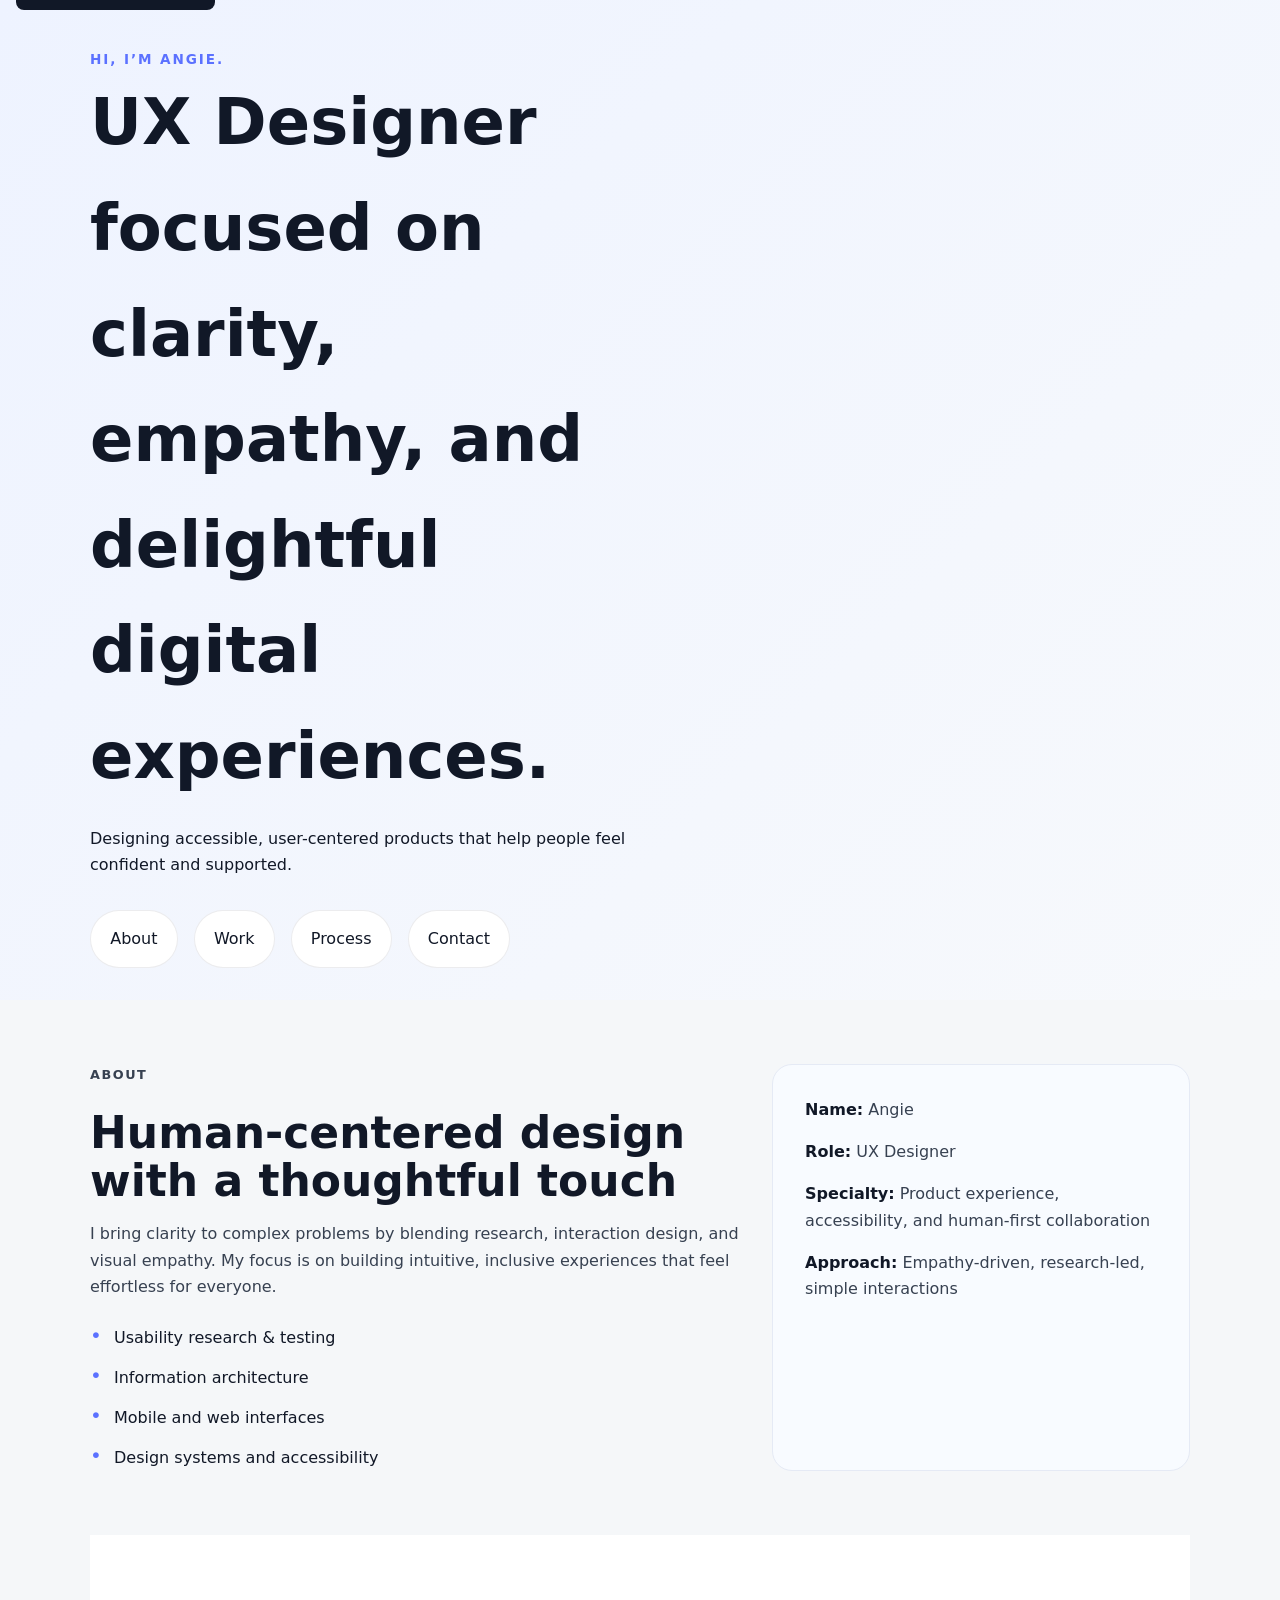
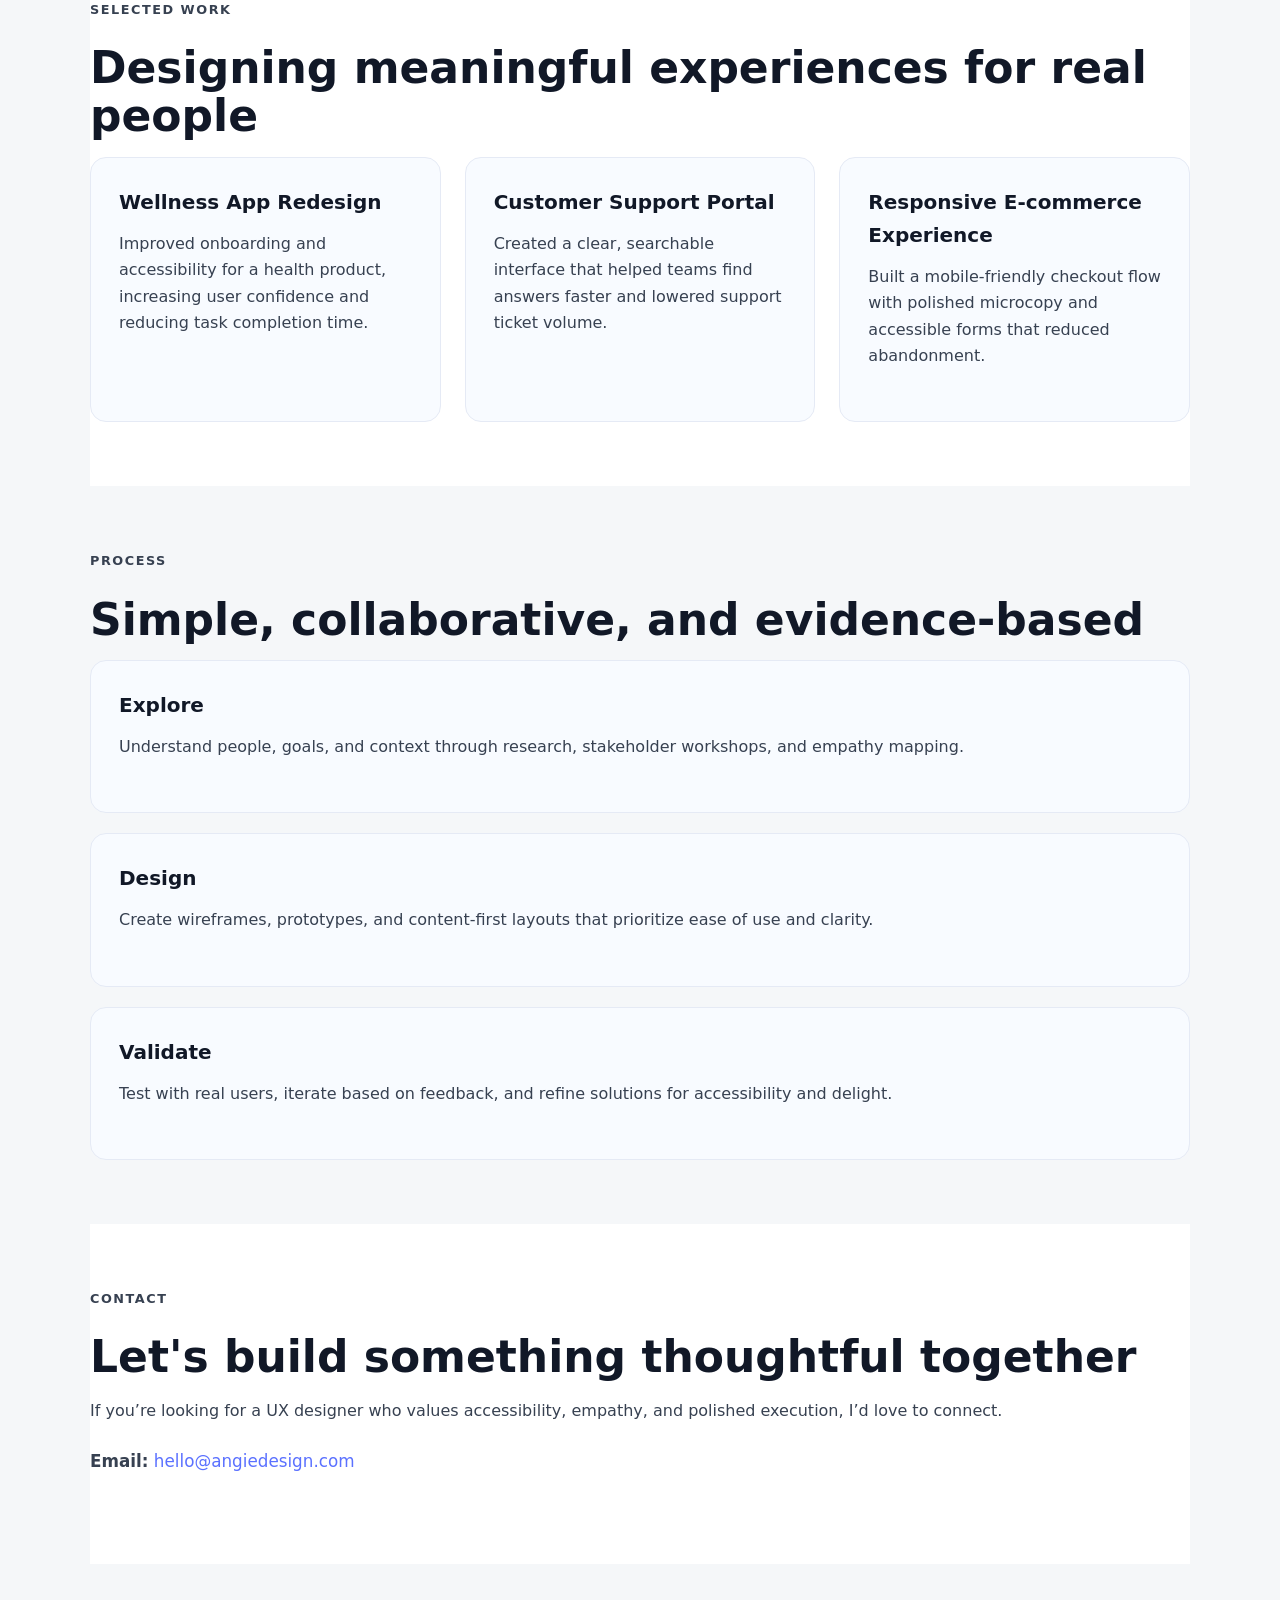
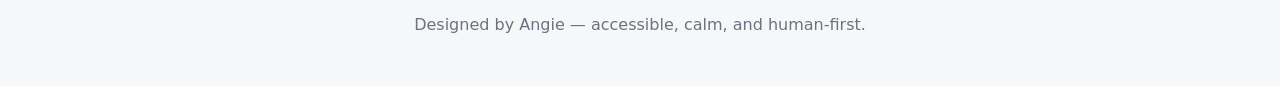
==== index.html @ 891c9ee9 "first commit" ====
<!DOCTYPE html>
<html lang="en">
<head>
  <meta charset="UTF-8" />
  <meta name="viewport" content="width=device-width, initial-scale=1.0" />
  <title>Angie | UX Designer</title>
  <meta name="description" content="Angie is a UX designer creating thoughtful, accessible user experiences for digital products." />
  <link rel="stylesheet" href="css/style.css" />
</head>
<body>
  <a class="skip-link" href="#main">Skip to main content</a>

  <header class="site-header">
    <div class="content-wrap header-inner">
      <div>
        <p class="eyebrow">Hi, I’m Angie.</p>
        <h1>UX Designer focused on clarity, empathy, and delightful digital experiences.</h1>
        <p>Designing accessible, user-centered products that help people feel confident and supported.</p>
      </div>
      <nav aria-label="Primary navigation" class="primary-nav">
        <a href="#about">About</a>
        <a href="#work">Work</a>
        <a href="#process">Process</a>
        <a href="#contact">Contact</a>
      </nav>
    </div>
  </header>

  <main id="main">
    <section id="about" class="section content-wrap">
      <div class="section-grid">
        <div>
          <p class="section-label">About</p>
          <h2>Human-centered design with a thoughtful touch</h2>
          <p>I bring clarity to complex problems by blending research, interaction design, and visual empathy. My focus is on building intuitive, inclusive experiences that feel effortless for everyone.</p>
          <ul>
            <li>Usability research & testing</li>
            <li>Information architecture</li>
            <li>Mobile and web interfaces</li>
            <li>Design systems and accessibility</li>
          </ul>
        </div>
        <div class="profile-card" aria-label="Angie profile summary">
          <p><strong>Name:</strong> Angie</p>
          <p><strong>Role:</strong> UX Designer</p>
          <p><strong>Specialty:</strong> Product experience, accessibility, and human-first collaboration</p>
          <p><strong>Approach:</strong> Empathy-driven, research-led, simple interactions</p>
        </div>
      </div>
    </section>

    <section id="work" class="section section-alt content-wrap">
      <p class="section-label">Selected work</p>
      <h2>Designing meaningful experiences for real people</h2>
      <div class="card-grid">
        <article class="work-card">
          <h3>Wellness App Redesign</h3>
          <p>Improved onboarding and accessibility for a health product, increasing user confidence and reducing task completion time.</p>
        </article>
        <article class="work-card">
          <h3>Customer Support Portal</h3>
          <p>Created a clear, searchable interface that helped teams find answers faster and lowered support ticket volume.</p>
        </article>
        <article class="work-card">
          <h3>Responsive E-commerce Experience</h3>
          <p>Built a mobile-friendly checkout flow with polished microcopy and accessible forms that reduced abandonment.</p>
        </article>
      </div>
    </section>

    <section id="process" class="section content-wrap">
      <p class="section-label">Process</p>
      <h2>Simple, collaborative, and evidence-based</h2>
      <div class="process-list">
        <article>
          <h3>Explore</h3>
          <p>Understand people, goals, and context through research, stakeholder workshops, and empathy mapping.</p>
        </article>
        <article>
          <h3>Design</h3>
          <p>Create wireframes, prototypes, and content-first layouts that prioritize ease of use and clarity.</p>
        </article>
        <article>
          <h3>Validate</h3>
          <p>Test with real users, iterate based on feedback, and refine solutions for accessibility and delight.</p>
        </article>
      </div>
    </section>

    <section id="contact" class="section section-alt content-wrap">
      <p class="section-label">Contact</p>
      <h2>Let's build something thoughtful together</h2>
      <p>If you’re looking for a UX designer who values accessibility, empathy, and polished execution, I’d love to connect.</p>
      <p class="contact-info"><strong>Email:</strong> <a href="mailto:hello@angiedesign.com">hello@angiedesign.com</a></p>
    </section>
  </main>

  <footer class="site-footer">
    <div class="content-wrap footer-inner">
      <p>Designed by Angie — accessible, calm, and human-first.</p>
    </div>
  </footer>
</body>
</html>
---- css/style.css ----
:root {
  color-scheme: light;
  font-family: Inter, system-ui, -apple-system, BlinkMacSystemFont, "Segoe UI", sans-serif;
  font-size: 16px;
  line-height: 1.65;
  background-color: #f5f7f9;
  color: #111827;
  accent-color: #5b71ff;
}

* {
  box-sizing: border-box;
}

html {
  scroll-behavior: smooth;
}

body {
  margin: 0;
  min-height: 100vh;
}

img,
svg {
  max-width: 100%;
}

.skip-link {
  position: absolute;
  top: -2.5rem;
  left: 1rem;
  background: #111827;
  color: #ffffff;
  padding: 0.75rem 1rem;
  border-radius: 0.5rem;
  text-decoration: none;
  transition: top 0.2s ease;
  z-index: 1000;
}

.skip-link:focus {
  top: 1rem;
}

.content-wrap {
  width: min(1100px, calc(100% - 2rem));
  margin: 0 auto;
}

.site-header {
  background: linear-gradient(135deg, #eef3ff 0%, #f7f9fc 100%);
  padding: 3rem 0 2rem;
}

.header-inner {
  display: grid;
  gap: 2rem;
  align-items: center;
}

.eyebrow {
  margin: 0 0 1rem;
  color: #5b71ff;
  font-weight: 700;
  text-transform: uppercase;
  letter-spacing: 0.14em;
  font-size: 0.85rem;
}

.site-header h1 {
  margin: 0 0 1rem;
  font-size: clamp(2.5rem, 5vw, 4rem);
  max-width: 12ch;
}

.site-header p {
  margin: 0;
  max-width: 55ch;
}

.primary-nav {
  display: flex;
  flex-wrap: wrap;
  gap: 1rem;
}

.primary-nav a {
  display: inline-flex;
  align-items: center;
  padding: 0.9rem 1.2rem;
  border-radius: 999px;
  background: #ffffff;
  color: #111827;
  text-decoration: none;
  border: 1px solid rgba(17, 24, 39, 0.08);
  transition: transform 0.2s ease, box-shadow 0.2s ease;
}

.primary-nav a:hover,
.primary-nav a:focus-visible {
  transform: translateY(-1px);
  box-shadow: 0 10px 25px rgba(91, 113, 255, 0.16);
  outline: none;
}

.section {
  padding: 4rem 0;
}

.section-alt {
  background: #ffffff;
}

.section-label {
  margin: 0 0 1rem;
  color: #5b71ff;
  font-weight: 700;
  letter-spacing: 0.12em;
  text-transform: uppercase;
  font-size: 0.8rem;
}

.section h2 {
  margin: 0 0 1rem;
  font-size: clamp(2rem, 4vw, 2.75rem);
  line-height: 1.1;
}

.section p {
  margin: 0 0 1.5rem;
  color: #374151;
}

.section-grid {
  display: grid;
  gap: 2rem;
  grid-template-columns: minmax(0, 1.4fr) minmax(280px, 0.9fr);
}

.profile-card {
  padding: 2rem;
  background: #f8fbff;
  border: 1px solid #e5eaf5;
  border-radius: 1.25rem;
}

.profile-card p {
  margin: 0 0 1rem;
}

.profile-card strong {
  color: #111827;
}

ul {
  list-style: none;
  padding: 0;
  margin: 0;
  display: grid;
  gap: 0.85rem;
}

ul li {
  padding-left: 1.5rem;
  position: relative;
}

ul li::before {
  content: "•";
  position: absolute;
  left: 0;
  color: #5b71ff;
  font-size: 1.25rem;
  line-height: 1;
}

.card-grid {
  display: grid;
  gap: 1.5rem;
  grid-template-columns: repeat(auto-fit, minmax(220px, 1fr));
}

.work-card,
.process-list article {
  padding: 1.75rem;
  background: #f8fbff;
  border: 1px solid #e5eaf5;
  border-radius: 1rem;
}

.work-card h3,
.process-list h3 {
  margin: 0 0 0.75rem;
  font-size: 1.25rem;
}

.process-list {
  display: grid;
  gap: 1.25rem;
}

.contact-info {
  margin: 0.5rem 0 0;
  font-size: 1.05rem;
}

.contact-info a {
  color: #5b71ff;
  text-decoration: none;
  border-bottom: 1px solid transparent;
}

.contact-info a:hover,
.contact-info a:focus-visible {
  border-color: #5b71ff;
}

.site-footer {
  padding: 2rem 0;
  text-align: center;
  color: #6b7280;
}

.footer-inner {
  width: min(1100px, calc(100% - 2rem));
  margin: 0 auto;
}

@media (max-width: 820px) {
  .header-inner,
  .section-grid {
    grid-template-columns: 1fr;
  }

  .primary-nav {
    justify-content: start;
  }
}

@media (max-width: 580px) {
  .site-header {
    padding-top: 2rem;
  }

  .site-header h1 {
    font-size: 2.25rem;
  }

  .primary-nav a {
    width: 100%;
    justify-content: center;
  }
}
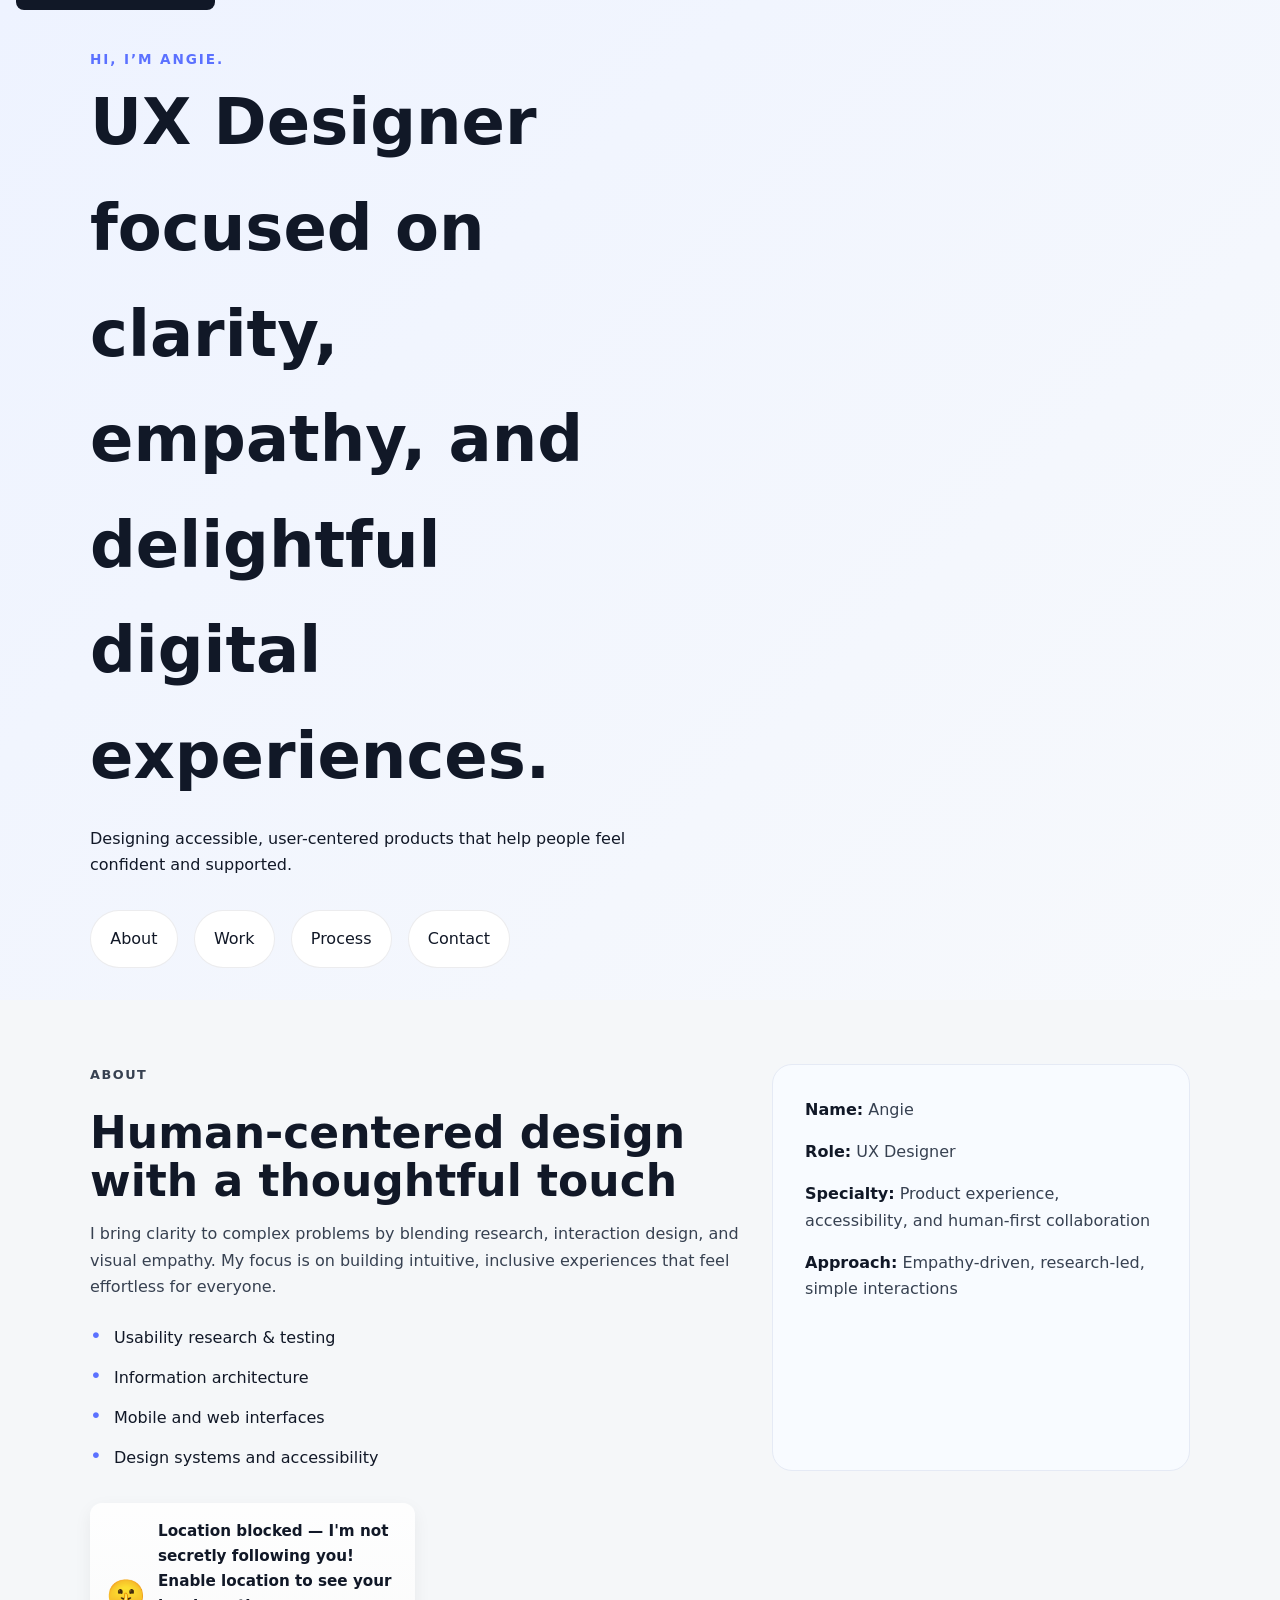
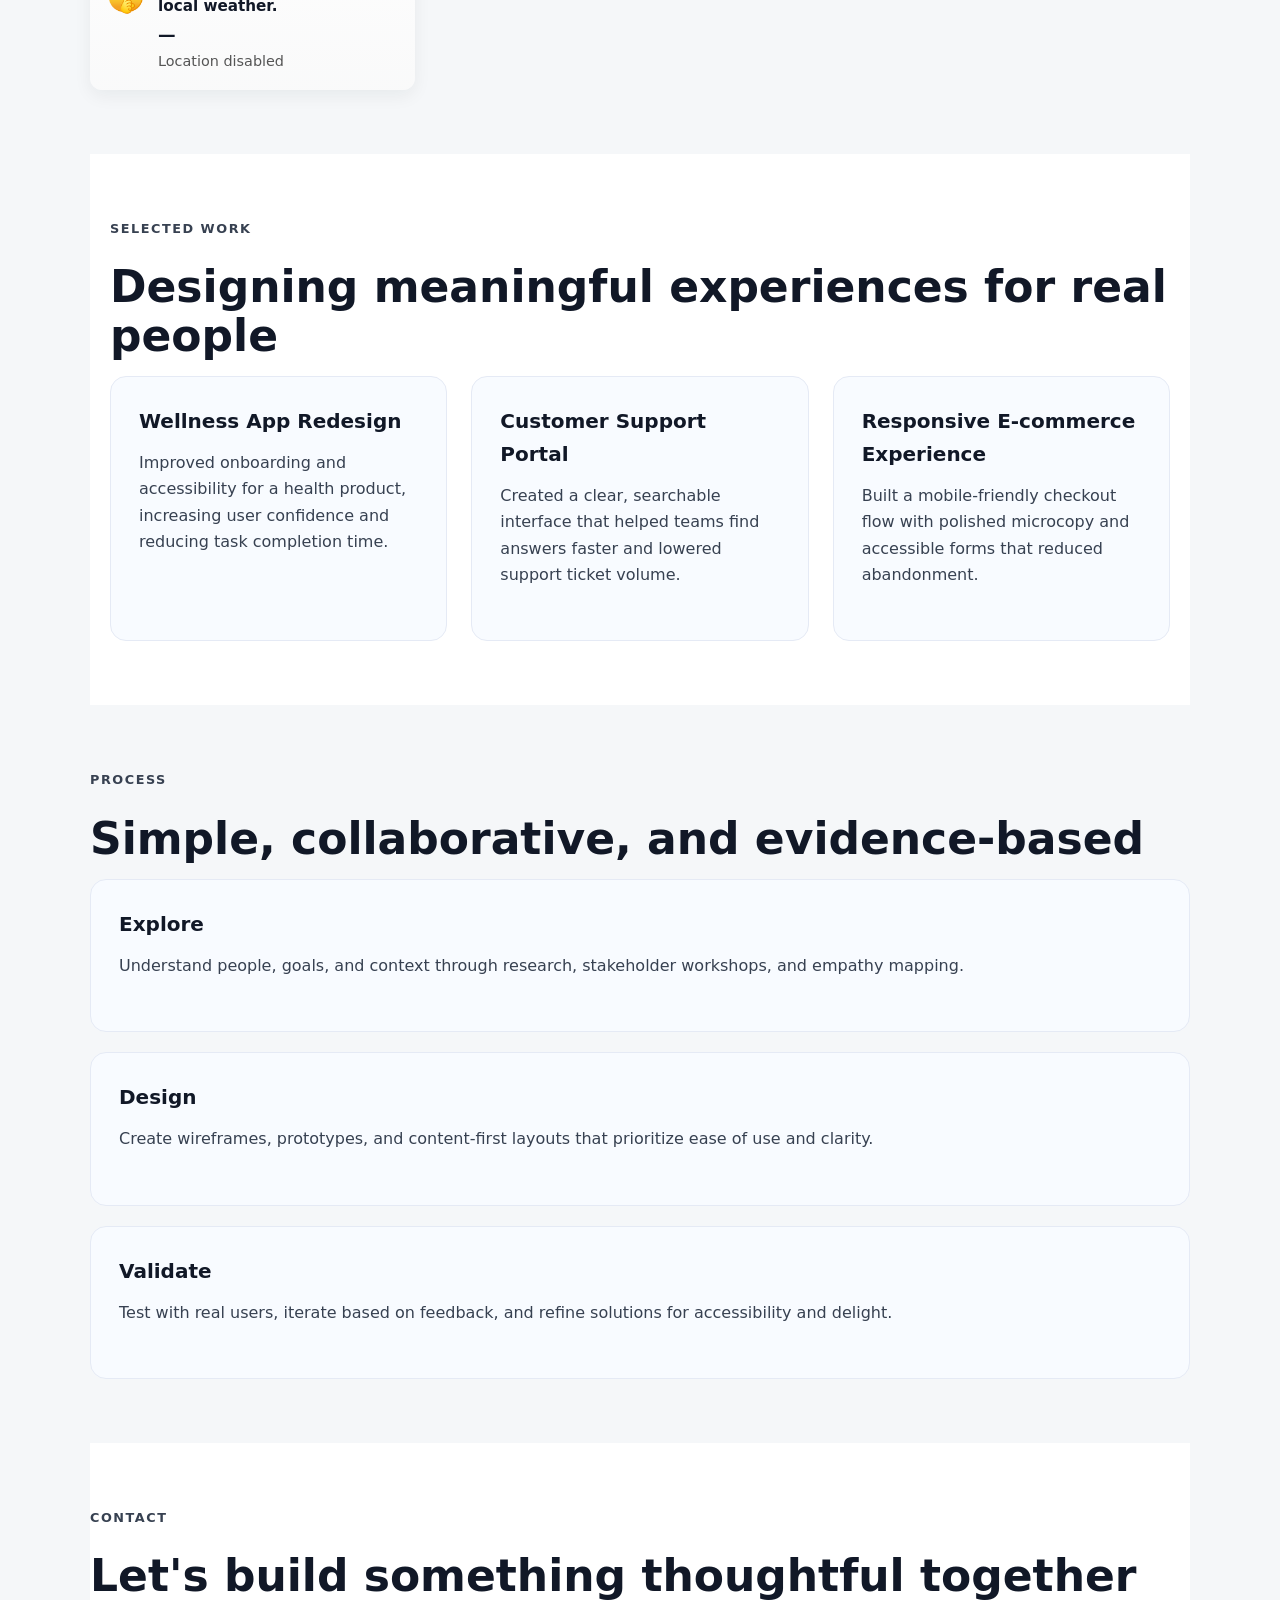
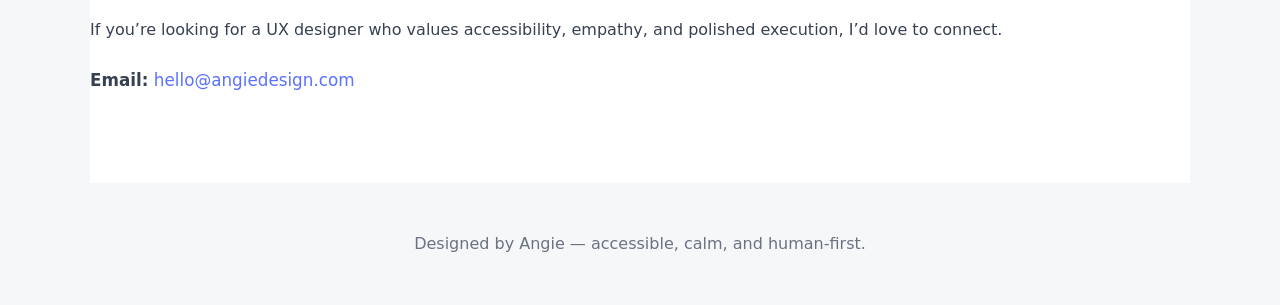
==== commit 0a899ba0: "Refactoring code and creating separate CSS file and js file for bette organization" ====
--- a/index.html
+++ b/index.html
@@ -6,6 +6,52 @@
   <title>Angie | UX Designer</title>
   <meta name="description" content="Angie is a UX designer creating thoughtful, accessible user experiences for digital products." />
   <link rel="stylesheet" href="css/style.css" />
+  <style>
+    /* Weather widget styles: designed to blend with existing card styles */
+    .weather-card {
+      background: linear-gradient(180deg, rgba(255,255,255,0.9), rgba(250,250,250,0.9));
+      border-radius: 12px;
+      padding: 1rem;
+      box-shadow: 0 6px 18px rgba(22,28,37,0.06);
+      width: 50%;
+      max-width: none;
+      box-sizing: border-box;
+      font-family: inherit;
+      color: inherit;
+      display: flex;
+      align-items: center;
+      gap: 0.75rem;
+    }
+    .weather-emoji {
+      font-size: 2rem;
+      line-height: 1;
+    }
+    .weather-info {
+      display: flex;
+      flex-direction: column;
+    }
+    .weather-location {
+      font-weight: 700;
+      font-size: 0.95rem;
+      margin-bottom: 2px;
+    }
+    .weather-temp {
+      font-weight: 600;
+      font-size: 1.1rem;
+    }
+    .weather-desc {
+      font-size: 0.9rem;
+      color: #555;
+    }
+    @media (max-width: 640px) {
+      .weather-card { width: 100%; max-width: none; }
+    }
+    /* Add horizontal padding specifically for the Selected work section */
+    #work {
+      padding-left: 1.25rem;
+      padding-right: 1.25rem;
+    }
+  </style>
 </head>
 <body>
   <a class="skip-link" href="#main">Skip to main content</a>
@@ -46,6 +92,14 @@
           <p><strong>Specialty:</strong> Product experience, accessibility, and human-first collaboration</p>
           <p><strong>Approach:</strong> Empathy-driven, research-led, simple interactions</p>
         </div>
+        <div id="weather" class="weather-card" role="status" aria-live="polite">
+          <div class="weather-emoji" aria-hidden="true">☀️</div>
+          <div class="weather-info">
+            <div class="weather-location">Detecting location</div>
+            <div class="weather-temp">Loading…</div>
+            <div class="weather-desc">—</div>
+          </div>
+        </div>
       </div>
     </section>
 
@@ -100,5 +154,100 @@
       <p>Designed by Angie — accessible, calm, and human-first.</p>
     </div>
   </footer>
+  <script>
+    (function(){
+      const el = document.getElementById('weather');
+      const tempEl = el.querySelector('.weather-temp');
+      const descEl = el.querySelector('.weather-desc');
+      const emojiEl = el.querySelector('.weather-emoji');
+
+      function setError(message){
+        tempEl.textContent = '—';
+        descEl.textContent = message;
+        emojiEl.textContent = '❗';
+      }
+
+      function codeToEmoji(code){
+        // Open-Meteo weathercode mapping simplified
+        if (code === 0) return '☀️';
+        if (code === 1 || code === 2) return '🌤️';
+        if (code === 3 || (code >= 45 && code <= 48)) return '☁️';
+        if ((code >= 51 && code <= 67) || (code >= 80 && code <= 82) || (code >= 95 && code <= 99)) return '🌧️';
+        if ((code >= 71 && code <= 77) || (code >= 85 && code <= 86)) return '❄️';
+        return '🌈';
+      }
+
+      function codeToDesc(code){
+        if (code === 0) return 'Clear';
+        if (code === 1 || code === 2) return 'Partly cloudy';
+        if (code === 3) return 'Overcast';
+        if (code >= 45 && code <= 48) return 'Fog';
+        if (code >= 51 && code <= 67) return 'Rain';
+        if (code >= 80 && code <= 82) return 'Showers';
+        if (code >= 71 && code <= 77) return 'Snow';
+        if (code >= 85 && code <= 86) return 'Snow showers';
+        if (code >= 95 && code <= 99) return 'Thunderstorm';
+        return 'Weather';
+      }
+
+      function fetchWeather(lat, lon){
+        const url = `https://api.open-meteo.com/v1/forecast?latitude=${lat}&longitude=${lon}&current_weather=true&temperature_unit=fahrenheit&timezone=auto`;
+        fetch(url).then(r=>{
+          if(!r.ok) throw new Error('Weather fetch failed');
+          return r.json();
+        }).then(data=>{
+          const w = data.current_weather;
+          if(!w){ setError('No current weather'); return; }
+          const t = Math.round(w.temperature);
+          const code = w.weathercode;
+          tempEl.textContent = `${t}°F`;
+          descEl.textContent = codeToDesc(code);
+          emojiEl.textContent = codeToEmoji(code);
+        }).catch(err=>{
+          setError('Unable to load weather');
+          console.error(err);
+        });
+      }
+
+      function fetchLocationName(lat, lon){
+        const url = `https://geocoding-api.open-meteo.com/v1/reverse?latitude=${lat}&longitude=${lon}&count=1`;
+        fetch(url).then(r=>{
+          if(!r.ok) throw new Error('Geocode fetch failed');
+          return r.json();
+        }).then(data=>{
+          const res = data.results && data.results[0];
+          if(!res){ throw new Error('No geocode results'); }
+          let name = res.name || '';
+          if(res.admin1 && res.admin1 !== name) name += name ? `, ${res.admin1}` : res.admin1;
+          if(res.country && !name.includes(res.country)) name += name ? `, ${res.country}` : res.country;
+          const locationText = name || `${lat.toFixed(2)}, ${lon.toFixed(2)}`;
+          const locEl = el.querySelector('.weather-location');
+          if(locEl) locEl.textContent = locationText;
+        }).catch(err=>{
+          console.warn(err);
+          const locEl = el.querySelector('.weather-location');
+          if(locEl) locEl.textContent = 'Unknown location';
+        });
+      }
+
+      if (!navigator.geolocation){
+        setError('Geolocation not supported');
+      } else {
+        navigator.geolocation.getCurrentPosition(pos=>{
+          const {latitude, longitude} = pos.coords;
+          fetchWeather(latitude, longitude);
+          fetchLocationName(latitude, longitude);
+        }, err=>{
+          console.warn(err);
+          const locEl = el.querySelector('.weather-location');
+          const funny = "Location blocked — I'm not secretly following you! Enable location to see your local weather.";
+          if(locEl) locEl.textContent = funny;
+          tempEl.textContent = '—';
+          descEl.textContent = 'Location disabled';
+          emojiEl.textContent = '🤫';
+        }, {timeout:10000});
+      }
+    })();
+  </script>
 </body>
 </html>
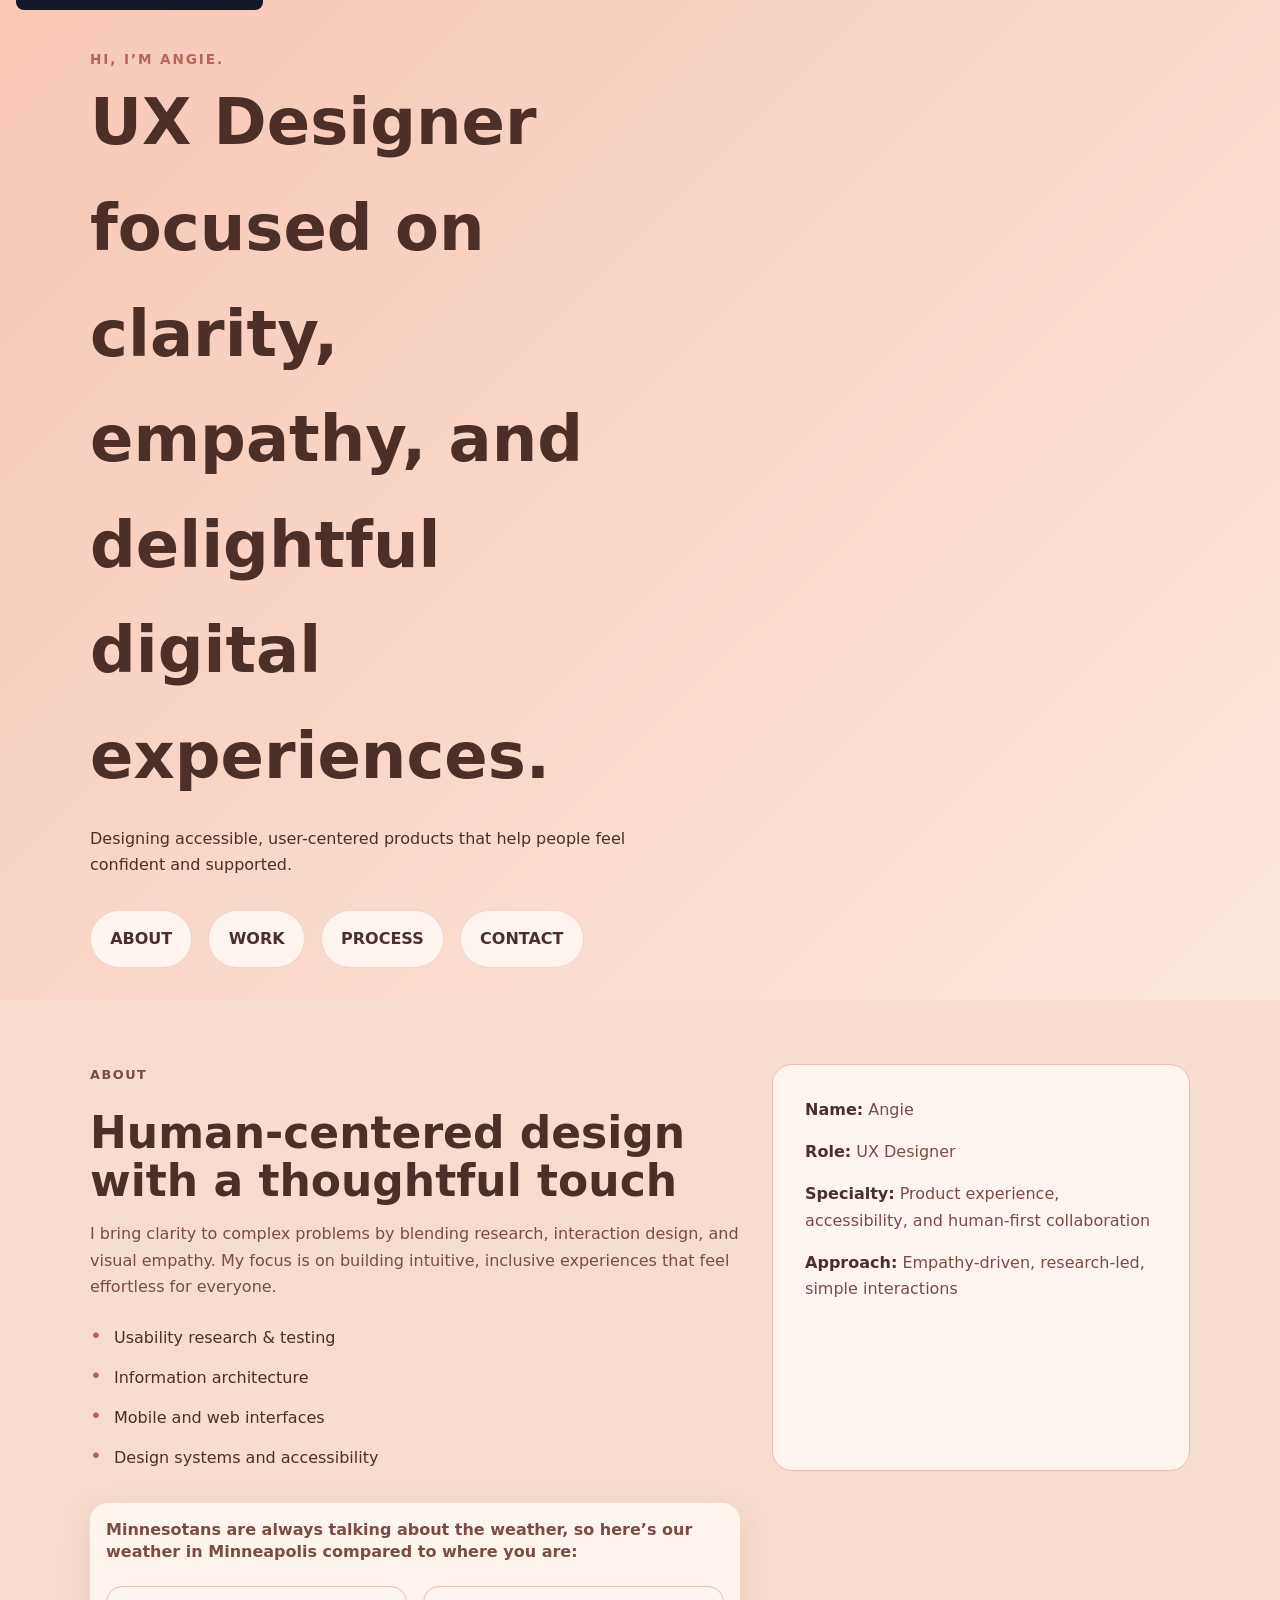
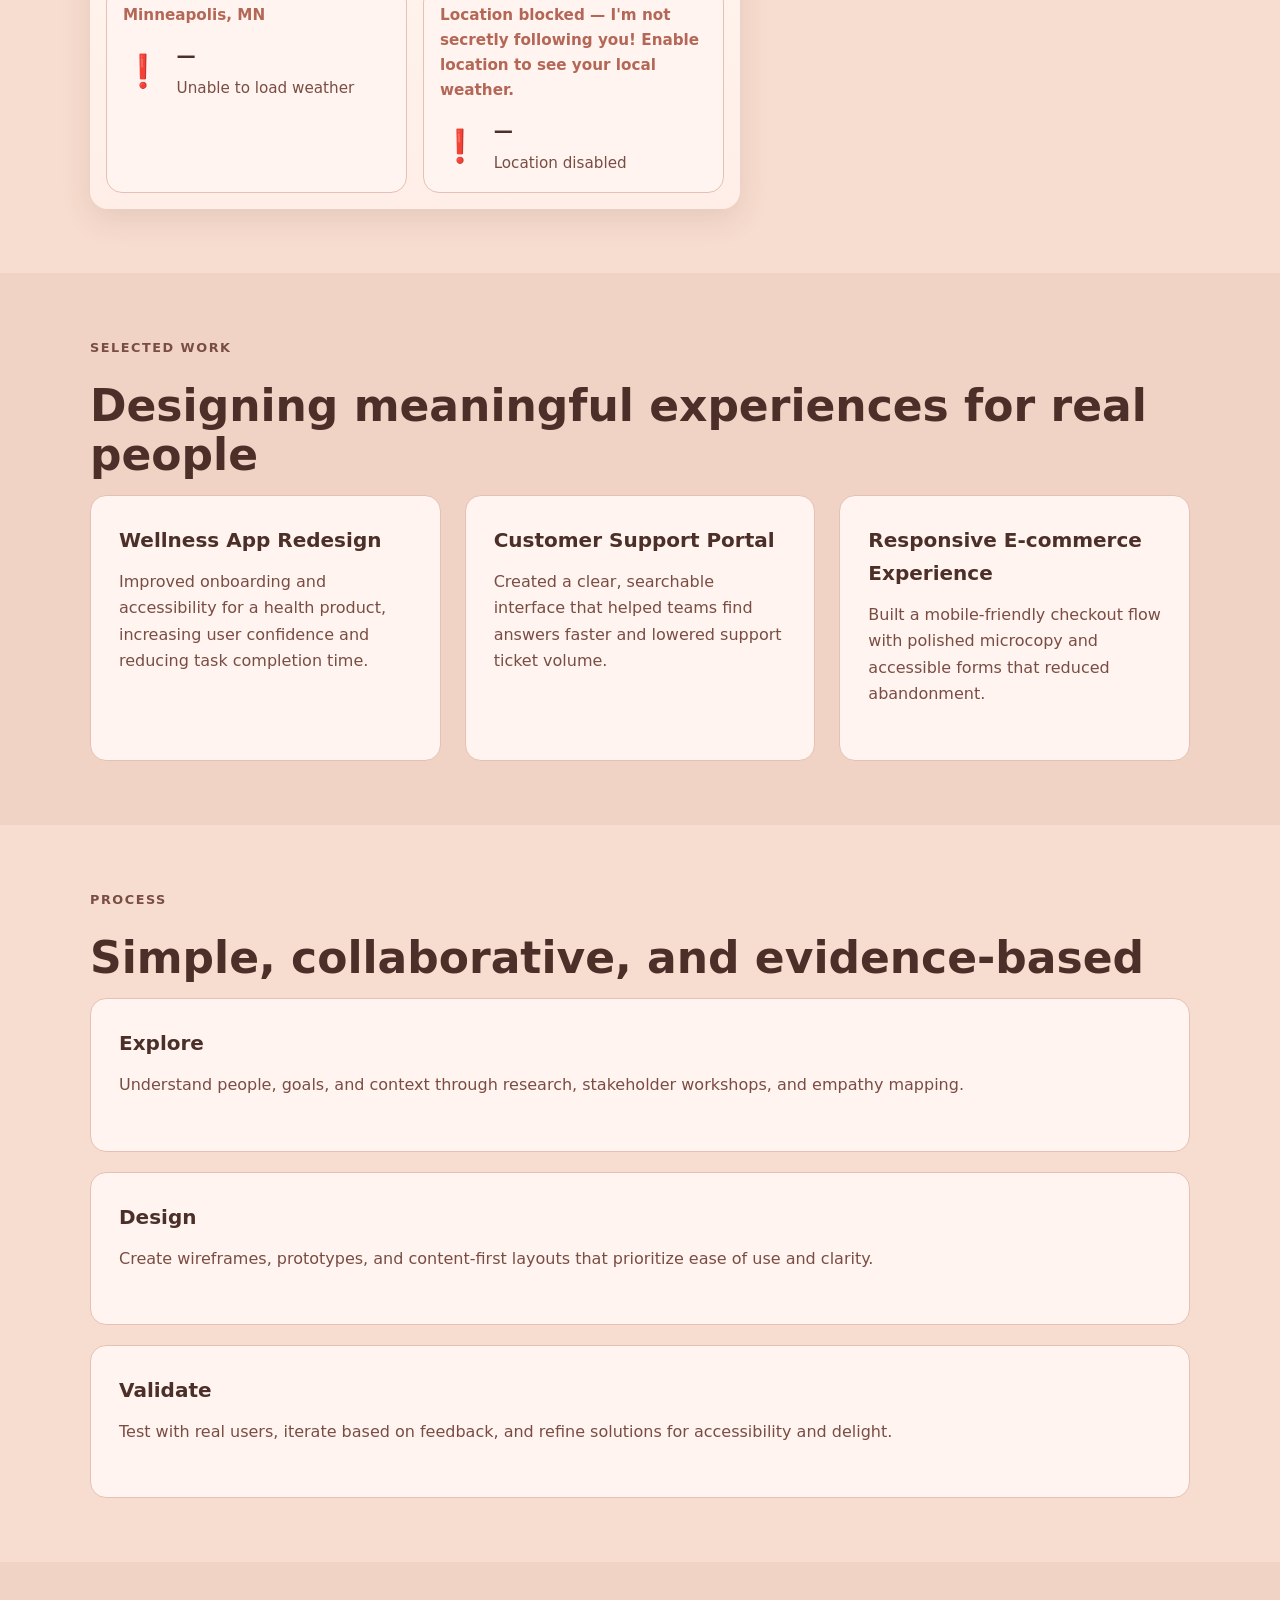
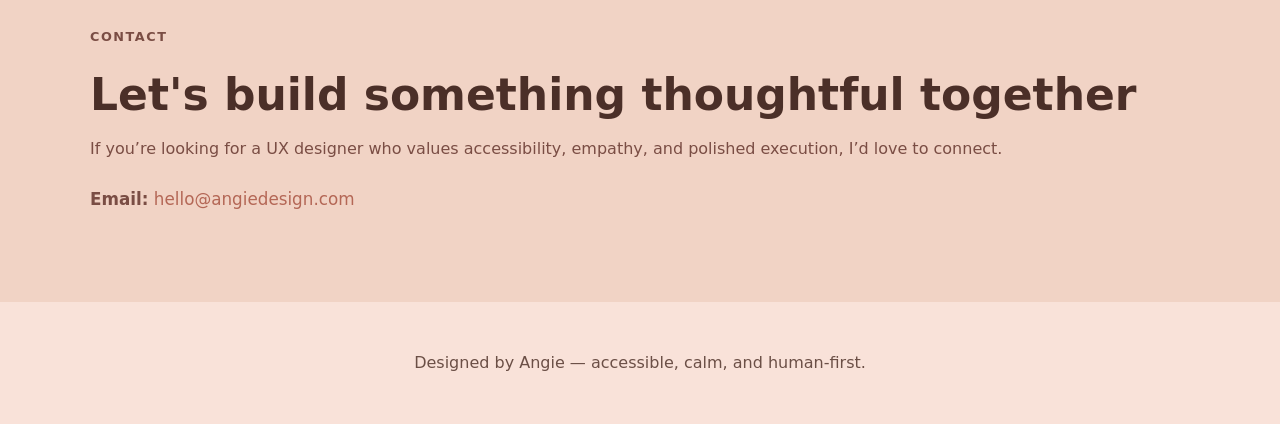
==== commit 72d55c29: "Updated the color palette of the page, adjusted some padding." ====
--- a/index.html
+++ b/index.html
@@ -6,52 +6,6 @@
   <title>Angie | UX Designer</title>
   <meta name="description" content="Angie is a UX designer creating thoughtful, accessible user experiences for digital products." />
   <link rel="stylesheet" href="css/style.css" />
-  <style>
-    /* Weather widget styles: designed to blend with existing card styles */
-    .weather-card {
-      background: linear-gradient(180deg, rgba(255,255,255,0.9), rgba(250,250,250,0.9));
-      border-radius: 12px;
-      padding: 1rem;
-      box-shadow: 0 6px 18px rgba(22,28,37,0.06);
-      width: 50%;
-      max-width: none;
-      box-sizing: border-box;
-      font-family: inherit;
-      color: inherit;
-      display: flex;
-      align-items: center;
-      gap: 0.75rem;
-    }
-    .weather-emoji {
-      font-size: 2rem;
-      line-height: 1;
-    }
-    .weather-info {
-      display: flex;
-      flex-direction: column;
-    }
-    .weather-location {
-      font-weight: 700;
-      font-size: 0.95rem;
-      margin-bottom: 2px;
-    }
-    .weather-temp {
-      font-weight: 600;
-      font-size: 1.1rem;
-    }
-    .weather-desc {
-      font-size: 0.9rem;
-      color: #555;
-    }
-    @media (max-width: 640px) {
-      .weather-card { width: 100%; max-width: none; }
-    }
-    /* Add horizontal padding specifically for the Selected work section */
-    #work {
-      padding-left: 1.25rem;
-      padding-right: 1.25rem;
-    }
-  </style>
 </head>
 <body>
   <a class="skip-link" href="#main">Skip to main content</a>
@@ -73,79 +27,106 @@
   </header>
 
   <main id="main">
-    <section id="about" class="section content-wrap">
-      <div class="section-grid">
-        <div>
-          <p class="section-label">About</p>
-          <h2>Human-centered design with a thoughtful touch</h2>
-          <p>I bring clarity to complex problems by blending research, interaction design, and visual empathy. My focus is on building intuitive, inclusive experiences that feel effortless for everyone.</p>
-          <ul>
-            <li>Usability research & testing</li>
-            <li>Information architecture</li>
-            <li>Mobile and web interfaces</li>
-            <li>Design systems and accessibility</li>
-          </ul>
-        </div>
-        <div class="profile-card" aria-label="Angie profile summary">
-          <p><strong>Name:</strong> Angie</p>
-          <p><strong>Role:</strong> UX Designer</p>
-          <p><strong>Specialty:</strong> Product experience, accessibility, and human-first collaboration</p>
-          <p><strong>Approach:</strong> Empathy-driven, research-led, simple interactions</p>
-        </div>
-        <div id="weather" class="weather-card" role="status" aria-live="polite">
-          <div class="weather-emoji" aria-hidden="true">☀️</div>
-          <div class="weather-info">
-            <div class="weather-location">Detecting location</div>
-            <div class="weather-temp">Loading…</div>
-            <div class="weather-desc">—</div>
+    <section id="about" class="section">
+      <div class="content-wrap">
+        <div class="section-grid">
+          <div>
+            <p class="section-label">About</p>
+            <h2>Human-centered design with a thoughtful touch</h2>
+            <p>I bring clarity to complex problems by blending research, interaction design, and visual empathy. My focus is on building intuitive, inclusive experiences that feel effortless for everyone.</p>
+            <ul>
+              <li>Usability research & testing</li>
+              <li>Information architecture</li>
+              <li>Mobile and web interfaces</li>
+              <li>Design systems and accessibility</li>
+            </ul>
+          </div>
+          <div class="profile-card" aria-label="Angie profile summary">
+            <p><strong>Name:</strong> Angie</p>
+            <p><strong>Role:</strong> UX Designer</p>
+            <p><strong>Specialty:</strong> Product experience, accessibility, and human-first collaboration</p>
+            <p><strong>Approach:</strong> Empathy-driven, research-led, simple interactions</p>
+          </div>
+          <div id="weather" class="weather-card" role="status" aria-live="polite">
+            <div class="weather-header">
+              <p class="weather-headline">Minnesotans are always talking about the weather, so here’s our weather in Minneapolis compared to where you are:</p>
+            </div>
+            <div class="weather-panels">
+              <article class="weather-panel weather-panel-minneapolis">
+                <div class="weather-panel-title">Minneapolis, MN</div>
+                <div class="weather-panel-main">
+                  <div class="weather-emoji" aria-hidden="true">☀️</div>
+                  <div class="weather-panel-values">
+                    <div class="weather-temp">Loading…</div>
+                    <div class="weather-desc">Fetching Minneapolis weather</div>
+                  </div>
+                </div>
+              </article>
+              <article class="weather-panel weather-panel-local">
+                <div class="weather-panel-title">Your location</div>
+                <div class="weather-panel-main">
+                  <div class="weather-emoji" aria-hidden="true">☀️</div>
+                  <div class="weather-panel-values">
+                    <div class="weather-temp">Loading…</div>
+                    <div class="weather-desc">Detecting your weather</div>
+                  </div>
+                </div>
+              </article>
+            </div>
           </div>
         </div>
       </div>
     </section>
 
-    <section id="work" class="section section-alt content-wrap">
-      <p class="section-label">Selected work</p>
-      <h2>Designing meaningful experiences for real people</h2>
-      <div class="card-grid">
-        <article class="work-card">
-          <h3>Wellness App Redesign</h3>
-          <p>Improved onboarding and accessibility for a health product, increasing user confidence and reducing task completion time.</p>
-        </article>
-        <article class="work-card">
-          <h3>Customer Support Portal</h3>
-          <p>Created a clear, searchable interface that helped teams find answers faster and lowered support ticket volume.</p>
-        </article>
-        <article class="work-card">
-          <h3>Responsive E-commerce Experience</h3>
-          <p>Built a mobile-friendly checkout flow with polished microcopy and accessible forms that reduced abandonment.</p>
-        </article>
+    <section id="work" class="section section-alt">
+      <div class="content-wrap">
+        <p class="section-label">Selected work</p>
+        <h2>Designing meaningful experiences for real people</h2>
+        <div class="card-grid">
+          <article class="work-card">
+            <h3>Wellness App Redesign</h3>
+            <p>Improved onboarding and accessibility for a health product, increasing user confidence and reducing task completion time.</p>
+          </article>
+          <article class="work-card">
+            <h3>Customer Support Portal</h3>
+            <p>Created a clear, searchable interface that helped teams find answers faster and lowered support ticket volume.</p>
+          </article>
+          <article class="work-card">
+            <h3>Responsive E-commerce Experience</h3>
+            <p>Built a mobile-friendly checkout flow with polished microcopy and accessible forms that reduced abandonment.</p>
+          </article>
+        </div>
       </div>
     </section>
 
-    <section id="process" class="section content-wrap">
-      <p class="section-label">Process</p>
-      <h2>Simple, collaborative, and evidence-based</h2>
-      <div class="process-list">
-        <article>
-          <h3>Explore</h3>
-          <p>Understand people, goals, and context through research, stakeholder workshops, and empathy mapping.</p>
-        </article>
-        <article>
-          <h3>Design</h3>
-          <p>Create wireframes, prototypes, and content-first layouts that prioritize ease of use and clarity.</p>
-        </article>
-        <article>
-          <h3>Validate</h3>
-          <p>Test with real users, iterate based on feedback, and refine solutions for accessibility and delight.</p>
-        </article>
+    <section id="process" class="section">
+      <div class="content-wrap">
+        <p class="section-label">Process</p>
+        <h2>Simple, collaborative, and evidence-based</h2>
+        <div class="process-list">
+          <article>
+            <h3>Explore</h3>
+            <p>Understand people, goals, and context through research, stakeholder workshops, and empathy mapping.</p>
+          </article>
+          <article>
+            <h3>Design</h3>
+            <p>Create wireframes, prototypes, and content-first layouts that prioritize ease of use and clarity.</p>
+          </article>
+          <article>
+            <h3>Validate</h3>
+            <p>Test with real users, iterate based on feedback, and refine solutions for accessibility and delight.</p>
+          </article>
+        </div>
       </div>
     </section>
 
-    <section id="contact" class="section section-alt content-wrap">
-      <p class="section-label">Contact</p>
-      <h2>Let's build something thoughtful together</h2>
-      <p>If you’re looking for a UX designer who values accessibility, empathy, and polished execution, I’d love to connect.</p>
-      <p class="contact-info"><strong>Email:</strong> <a href="mailto:hello@angiedesign.com">hello@angiedesign.com</a></p>
+    <section id="contact" class="section section-alt">
+      <div class="content-wrap">
+        <p class="section-label">Contact</p>
+        <h2>Let's build something thoughtful together</h2>
+        <p>If you’re looking for a UX designer who values accessibility, empathy, and polished execution, I’d love to connect.</p>
+        <p class="contact-info"><strong>Email:</strong> <a href="mailto:hello@angiedesign.com">hello@angiedesign.com</a></p>
+      </div>
     </section>
   </main>
 
@@ -154,100 +135,6 @@
       <p>Designed by Angie — accessible, calm, and human-first.</p>
     </div>
   </footer>
-  <script>
-    (function(){
-      const el = document.getElementById('weather');
-      const tempEl = el.querySelector('.weather-temp');
-      const descEl = el.querySelector('.weather-desc');
-      const emojiEl = el.querySelector('.weather-emoji');
-
-      function setError(message){
-        tempEl.textContent = '—';
-        descEl.textContent = message;
-        emojiEl.textContent = '❗';
-      }
-
-      function codeToEmoji(code){
-        // Open-Meteo weathercode mapping simplified
-        if (code === 0) return '☀️';
-        if (code === 1 || code === 2) return '🌤️';
-        if (code === 3 || (code >= 45 && code <= 48)) return '☁️';
-        if ((code >= 51 && code <= 67) || (code >= 80 && code <= 82) || (code >= 95 && code <= 99)) return '🌧️';
-        if ((code >= 71 && code <= 77) || (code >= 85 && code <= 86)) return '❄️';
-        return '🌈';
-      }
-
-      function codeToDesc(code){
-        if (code === 0) return 'Clear';
-        if (code === 1 || code === 2) return 'Partly cloudy';
-        if (code === 3) return 'Overcast';
-        if (code >= 45 && code <= 48) return 'Fog';
-        if (code >= 51 && code <= 67) return 'Rain';
-        if (code >= 80 && code <= 82) return 'Showers';
-        if (code >= 71 && code <= 77) return 'Snow';
-        if (code >= 85 && code <= 86) return 'Snow showers';
-        if (code >= 95 && code <= 99) return 'Thunderstorm';
-        return 'Weather';
-      }
-
-      function fetchWeather(lat, lon){
-        const url = `https://api.open-meteo.com/v1/forecast?latitude=${lat}&longitude=${lon}&current_weather=true&temperature_unit=fahrenheit&timezone=auto`;
-        fetch(url).then(r=>{
-          if(!r.ok) throw new Error('Weather fetch failed');
-          return r.json();
-        }).then(data=>{
-          const w = data.current_weather;
-          if(!w){ setError('No current weather'); return; }
-          const t = Math.round(w.temperature);
-          const code = w.weathercode;
-          tempEl.textContent = `${t}°F`;
-          descEl.textContent = codeToDesc(code);
-          emojiEl.textContent = codeToEmoji(code);
-        }).catch(err=>{
-          setError('Unable to load weather');
-          console.error(err);
-        });
-      }
-
-      function fetchLocationName(lat, lon){
-        const url = `https://geocoding-api.open-meteo.com/v1/reverse?latitude=${lat}&longitude=${lon}&count=1`;
-        fetch(url).then(r=>{
-          if(!r.ok) throw new Error('Geocode fetch failed');
-          return r.json();
-        }).then(data=>{
-          const res = data.results && data.results[0];
-          if(!res){ throw new Error('No geocode results'); }
-          let name = res.name || '';
-          if(res.admin1 && res.admin1 !== name) name += name ? `, ${res.admin1}` : res.admin1;
-          if(res.country && !name.includes(res.country)) name += name ? `, ${res.country}` : res.country;
-          const locationText = name || `${lat.toFixed(2)}, ${lon.toFixed(2)}`;
-          const locEl = el.querySelector('.weather-location');
-          if(locEl) locEl.textContent = locationText;
-        }).catch(err=>{
-          console.warn(err);
-          const locEl = el.querySelector('.weather-location');
-          if(locEl) locEl.textContent = 'Unknown location';
-        });
-      }
-
-      if (!navigator.geolocation){
-        setError('Geolocation not supported');
-      } else {
-        navigator.geolocation.getCurrentPosition(pos=>{
-          const {latitude, longitude} = pos.coords;
-          fetchWeather(latitude, longitude);
-          fetchLocationName(latitude, longitude);
-        }, err=>{
-          console.warn(err);
-          const locEl = el.querySelector('.weather-location');
-          const funny = "Location blocked — I'm not secretly following you! Enable location to see your local weather.";
-          if(locEl) locEl.textContent = funny;
-          tempEl.textContent = '—';
-          descEl.textContent = 'Location disabled';
-          emojiEl.textContent = '🤫';
-        }, {timeout:10000});
-      }
-    })();
-  </script>
+  <script src="app.js"></script>
 </body>
 </html>
--- a/css/style.css
+++ b/css/style.css
@@ -3,9 +3,18 @@
   font-family: Inter, system-ui, -apple-system, BlinkMacSystemFont, "Segoe UI", sans-serif;
   font-size: 16px;
   line-height: 1.65;
-  background-color: #f5f7f9;
-  color: #111827;
-  accent-color: #5b71ff;
+  background-color: #fcf0e8;
+  color: #4b2f28;
+  accent-color: #b46756;
+  --bg-soft: #fcf0e8;
+  --bg-cream: #f7ddcf;
+  --bg-blush: #f1d3c5;
+  --bg-card: #fff4ef;
+  --border-soft: #e6c0b4;
+  --text-muted: #7a4d44;
+  --accent: #b46756;
+  --accent-soft: #d19b8b;
+  --text-strong: #4b2f28;
 }
 
 * {
@@ -35,6 +44,8 @@
   padding: 0.75rem 1rem;
   border-radius: 0.5rem;
   text-decoration: none;
+  text-transform: uppercase;
+  font-weight: 700;
   transition: top 0.2s ease;
   z-index: 1000;
 }
@@ -49,7 +60,7 @@
 }
 
 .site-header {
-  background: linear-gradient(135deg, #eef3ff 0%, #f7f9fc 100%);
+  background: linear-gradient(135deg, #f7c7b7 0%, #fce8de 100%);
   padding: 3rem 0 2rem;
 }
 
@@ -61,7 +72,7 @@
 
 .eyebrow {
   margin: 0 0 1rem;
-  color: #5b71ff;
+  color: var(--accent);
   font-weight: 700;
   text-transform: uppercase;
   letter-spacing: 0.14em;
@@ -90,31 +101,34 @@
   align-items: center;
   padding: 0.9rem 1.2rem;
   border-radius: 999px;
-  background: #ffffff;
-  color: #111827;
+  background: #fff4ef;
+  color: var(--text-strong);
   text-decoration: none;
-  border: 1px solid rgba(17, 24, 39, 0.08);
+  text-transform: uppercase;
+  font-weight: 700;
+  border: 1px solid rgba(180, 108, 94, 0.22);
   transition: transform 0.2s ease, box-shadow 0.2s ease;
 }
 
 .primary-nav a:hover,
 .primary-nav a:focus-visible {
   transform: translateY(-1px);
-  box-shadow: 0 10px 25px rgba(91, 113, 255, 0.16);
+  box-shadow: 0 10px 25px rgba(180, 108, 94, 0.16);
   outline: none;
 }
 
 .section {
   padding: 4rem 0;
+  background: var(--bg-cream);
 }
 
 .section-alt {
-  background: #ffffff;
+  background: var(--bg-blush);
 }
 
 .section-label {
   margin: 0 0 1rem;
-  color: #5b71ff;
+  color: var(--accent);
   font-weight: 700;
   letter-spacing: 0.12em;
   text-transform: uppercase;
@@ -129,7 +143,7 @@
 
 .section p {
   margin: 0 0 1.5rem;
-  color: #374151;
+  color: var(--text-muted);
 }
 
 .section-grid {
@@ -140,8 +154,8 @@
 
 .profile-card {
   padding: 2rem;
-  background: #f8fbff;
-  border: 1px solid #e5eaf5;
+  background: var(--bg-card);
+  border: 1px solid var(--border-soft);
   border-radius: 1.25rem;
 }
 
@@ -150,7 +164,7 @@
 }
 
 .profile-card strong {
-  color: #111827;
+  color: var(--text-strong);
 }
 
 ul {
@@ -170,7 +184,7 @@
   content: "•";
   position: absolute;
   left: 0;
-  color: #5b71ff;
+  color: var(--accent);
   font-size: 1.25rem;
   line-height: 1;
 }
@@ -184,8 +198,8 @@
 .work-card,
 .process-list article {
   padding: 1.75rem;
-  background: #f8fbff;
-  border: 1px solid #e5eaf5;
+  background: var(--bg-card);
+  border: 1px solid var(--border-soft);
   border-radius: 1rem;
 }
 
@@ -206,20 +220,21 @@
 }
 
 .contact-info a {
-  color: #5b71ff;
+  color: var(--accent);
   text-decoration: none;
   border-bottom: 1px solid transparent;
 }
 
 .contact-info a:hover,
 .contact-info a:focus-visible {
-  border-color: #5b71ff;
+  border-color: var(--accent);
 }
 
 .site-footer {
   padding: 2rem 0;
   text-align: center;
-  color: #6b7280;
+  color: #6b4f46;
+  background: #f9e2d9;
 }
 
 .footer-inner {
@@ -252,3 +267,105 @@
     justify-content: center;
   }
 }
+
+/* Weather widget styles */
+.weather-card {
+  background: linear-gradient(180deg, rgba(255, 246, 240, 0.95), rgba(255, 239, 232, 0.95));
+  border-radius: 18px;
+  padding: 1rem;
+  box-shadow: 0 10px 30px rgba(96, 59, 50, 0.12);
+  width: 100%;
+  max-width: none;
+  box-sizing: border-box;
+  font-family: inherit;
+  color: inherit;
+}
+
+.weather-header {
+  margin-bottom: 1rem;
+}
+
+.weather-headline {
+  margin: 0;
+  font-size: 1rem;
+  font-weight: 700;
+  color: var(--text-strong);
+  line-height: 1.35;
+}
+
+.weather-panels {
+  display: grid;
+  gap: 1rem;
+  grid-template-columns: repeat(2, minmax(0, 1fr));
+}
+
+.weather-panel {
+  background: var(--bg-card);
+  border: 1px solid var(--border-soft);
+  border-radius: 16px;
+  padding: 1rem;
+  display: flex;
+  flex-direction: column;
+  gap: 0.75rem;
+}
+
+.weather-panel-title {
+  font-weight: 700;
+  color: var(--accent);
+  font-size: 0.95rem;
+}
+
+.weather-panel-main {
+  display: flex;
+  align-items: center;
+  gap: 0.85rem;
+}
+
+.weather-emoji {
+  font-size: 2rem;
+  line-height: 1;
+}
+
+.weather-panel-values {
+  display: flex;
+  flex-direction: column;
+  gap: 0.25rem;
+}
+
+.weather-temp {
+  font-weight: 700;
+  font-size: 1.2rem;
+}
+
+.weather-desc {
+  font-size: 0.95rem;
+  color: var(--text-muted);
+}
+
+@media (max-width: 760px) {
+  .weather-panels {
+    grid-template-columns: 1fr;
+  }
+}
+
+/* Add horizontal padding specifically for the Selected work section */
+#about {
+  padding-left: 1.25rem;
+  padding-right: 1.25rem;
+}
+
+#work {
+  padding-left: 1.25rem;
+  padding-right: 1.25rem;
+}
+
+#process {
+  padding-left: 1.25rem;
+  padding-right: 1.25rem;
+}
+
+/* Add horizontal padding to the Contact section */
+#contact {
+  padding-left: 1.25rem;
+  padding-right: 1.25rem;
+}
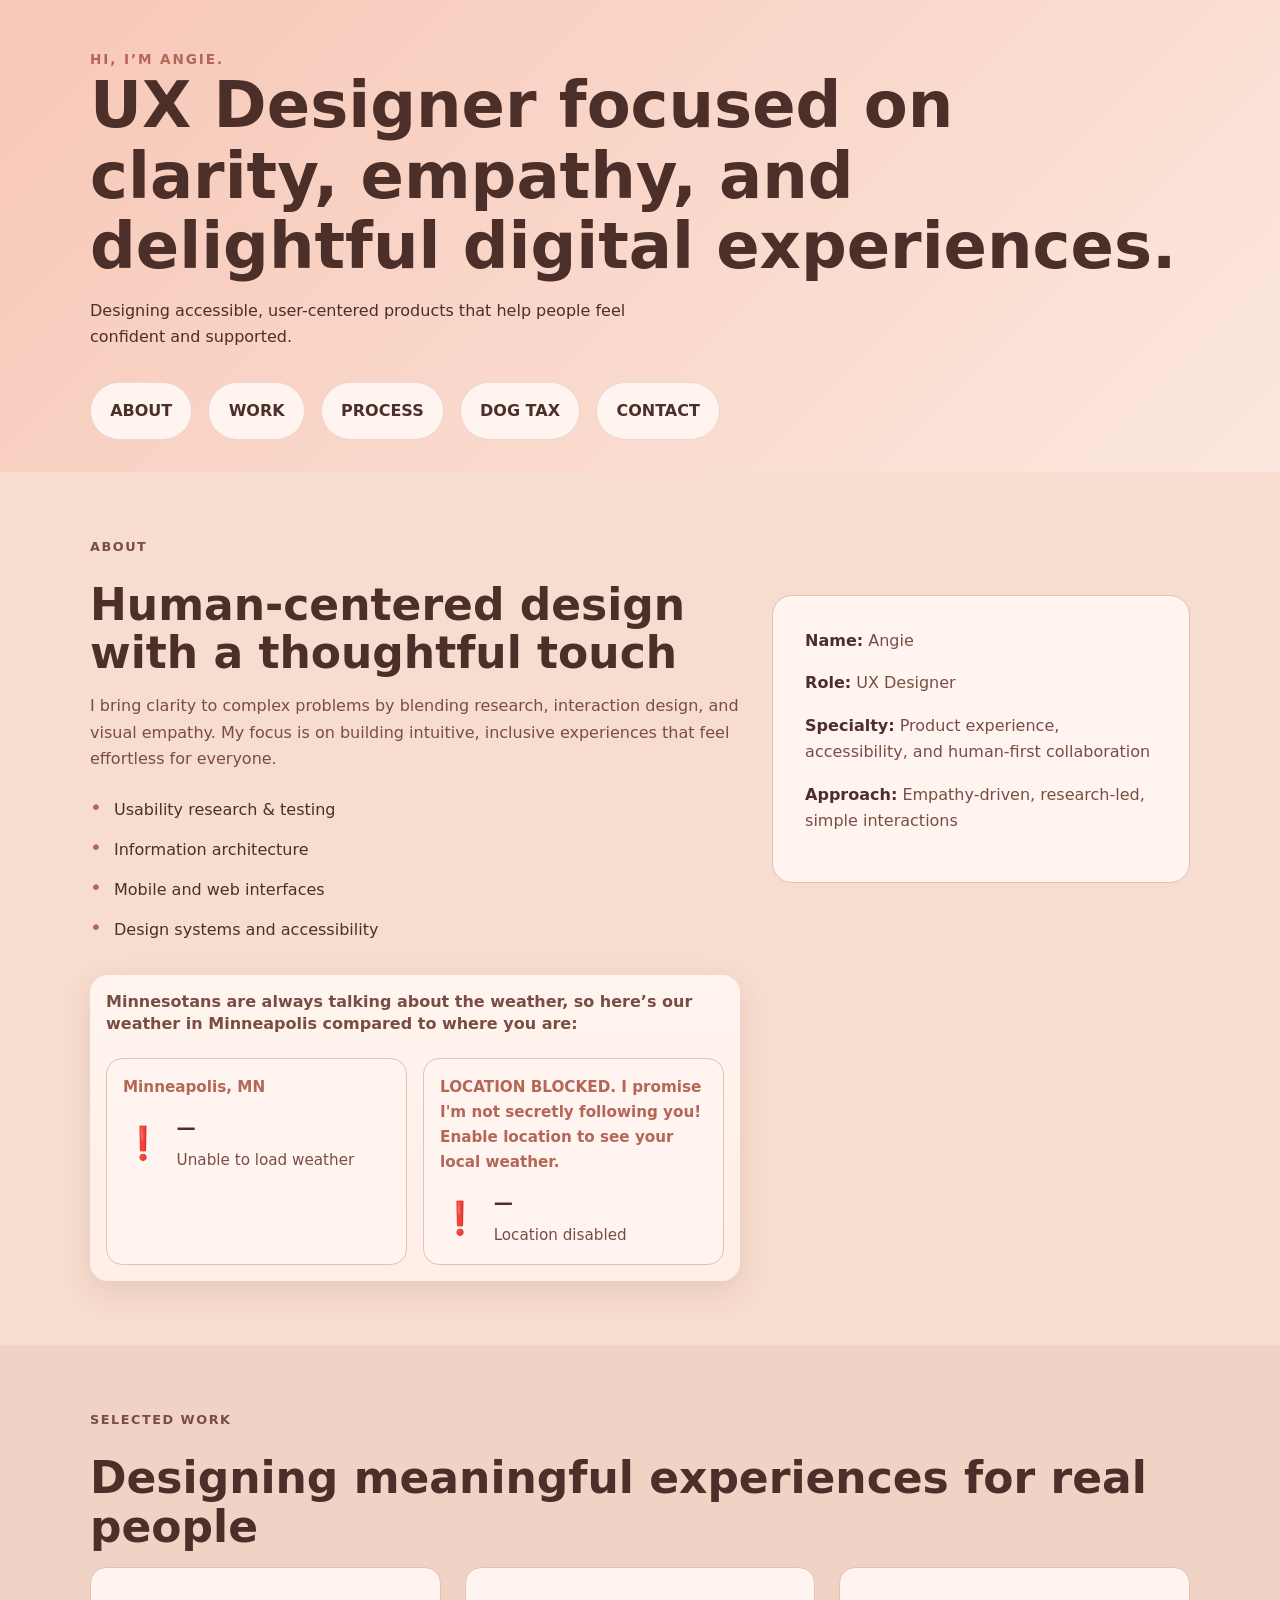
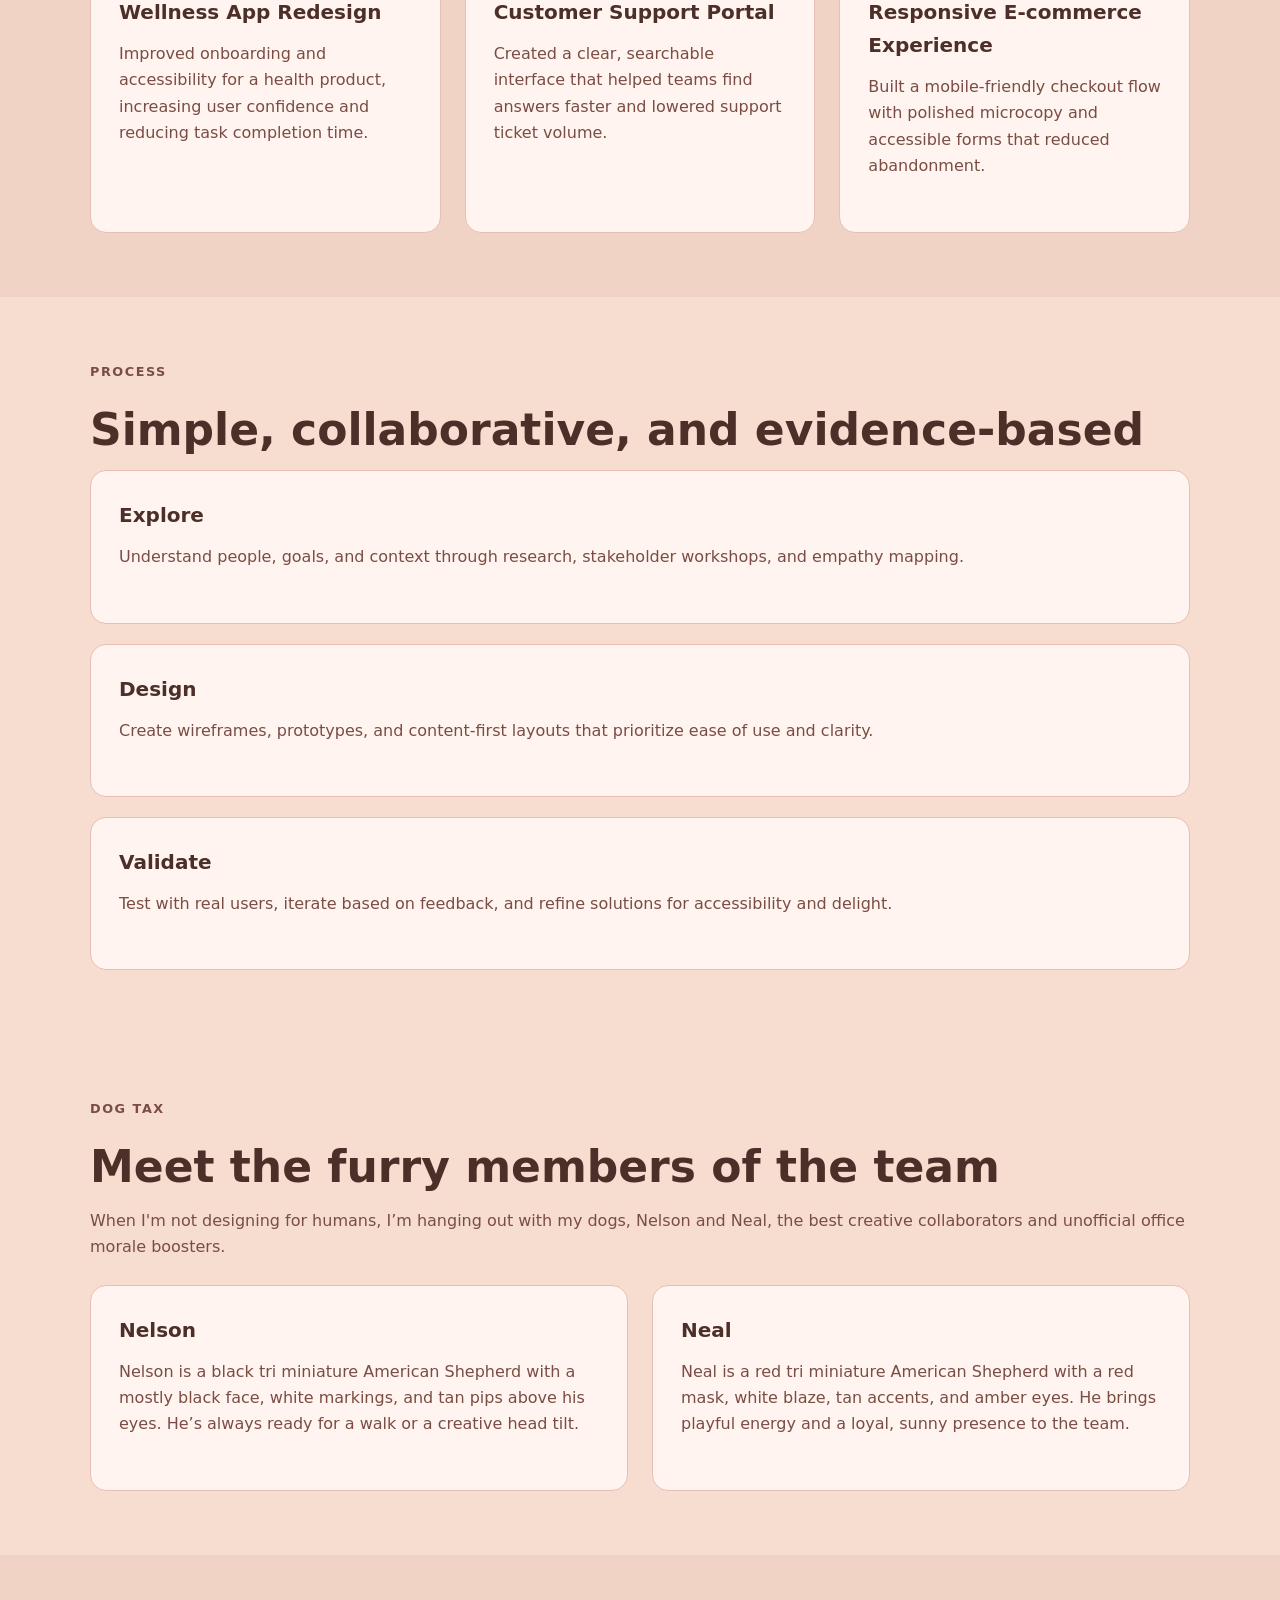
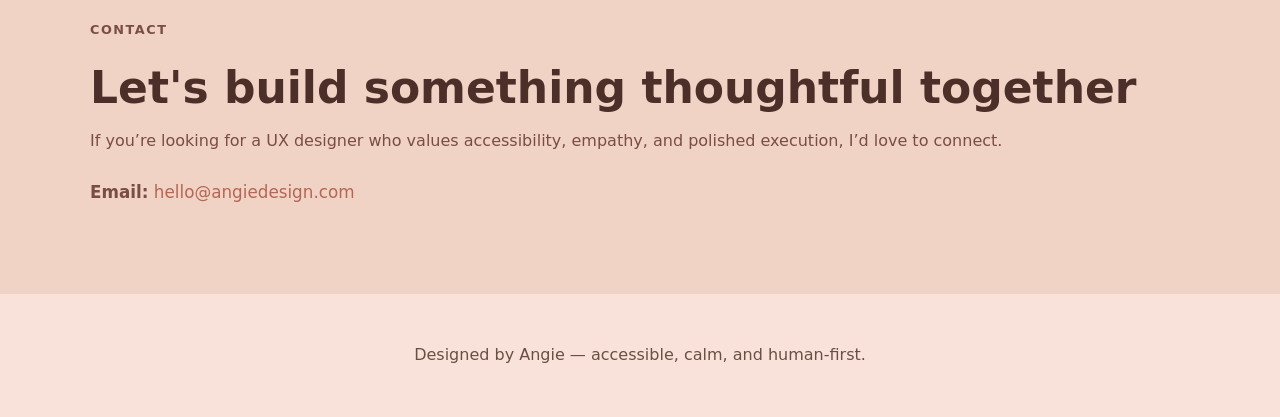
==== commit ba62242b: "Added dog tax section and removed the skip to content button at the top." ====
--- a/index.html
+++ b/index.html
@@ -8,7 +8,6 @@
   <link rel="stylesheet" href="css/style.css" />
 </head>
 <body>
-  <a class="skip-link" href="#main">Skip to main content</a>
 
   <header class="site-header">
     <div class="content-wrap header-inner">
@@ -21,6 +20,7 @@
         <a href="#about">About</a>
         <a href="#work">Work</a>
         <a href="#process">Process</a>
+        <a href="#dog-tax">Dog Tax</a>
         <a href="#contact">Contact</a>
       </nav>
     </div>
@@ -120,6 +120,24 @@
       </div>
     </section>
 
+    <section id="dog-tax" class="section">
+      <div class="content-wrap">
+        <p class="section-label">Dog Tax</p>
+        <h2>Meet the furry members of the team</h2>
+        <p>When I'm not designing for humans, I’m hanging out with my dogs, Nelson and Neal, the best creative collaborators and unofficial office morale boosters.</p>
+        <div class="card-grid">
+          <article class="work-card">
+            <h3>Nelson</h3>
+            <p>Nelson is a black tri miniature American Shepherd with a mostly black face, white markings, and tan pips above his eyes. He’s always ready for a walk or a creative head tilt.</p>
+          </article>
+          <article class="work-card">
+            <h3>Neal</h3>
+            <p>Neal is a red tri miniature American Shepherd with a red mask, white blaze, tan accents, and amber eyes. He brings playful energy and a loyal, sunny presence to the team.</p>
+          </article>
+        </div>
+      </div>
+    </section>
+
     <section id="contact" class="section section-alt">
       <div class="content-wrap">
         <p class="section-label">Contact</p>
--- a/css/style.css
+++ b/css/style.css
@@ -39,7 +39,7 @@
   position: absolute;
   top: -2.5rem;
   left: 1rem;
-  background: #111827;
+  background: var(--text-strong);
   color: #ffffff;
   padding: 0.75rem 1rem;
   border-radius: 0.5rem;
@@ -82,7 +82,8 @@
 .site-header h1 {
   margin: 0 0 1rem;
   font-size: clamp(2.5rem, 5vw, 4rem);
-  max-width: 12ch;
+  line-height: 1.1;
+  max-width: 100%;
 }
 
 .site-header p {
@@ -157,6 +158,12 @@
   background: var(--bg-card);
   border: 1px solid var(--border-soft);
   border-radius: 1.25rem;
+  /* Ensure the card hugs its content and is centered vertically in the grid cell */
+  align-self: center;
+  height: auto;
+  display: flex;
+  flex-direction: column;
+  justify-content: center;
 }
 
 .profile-card p {
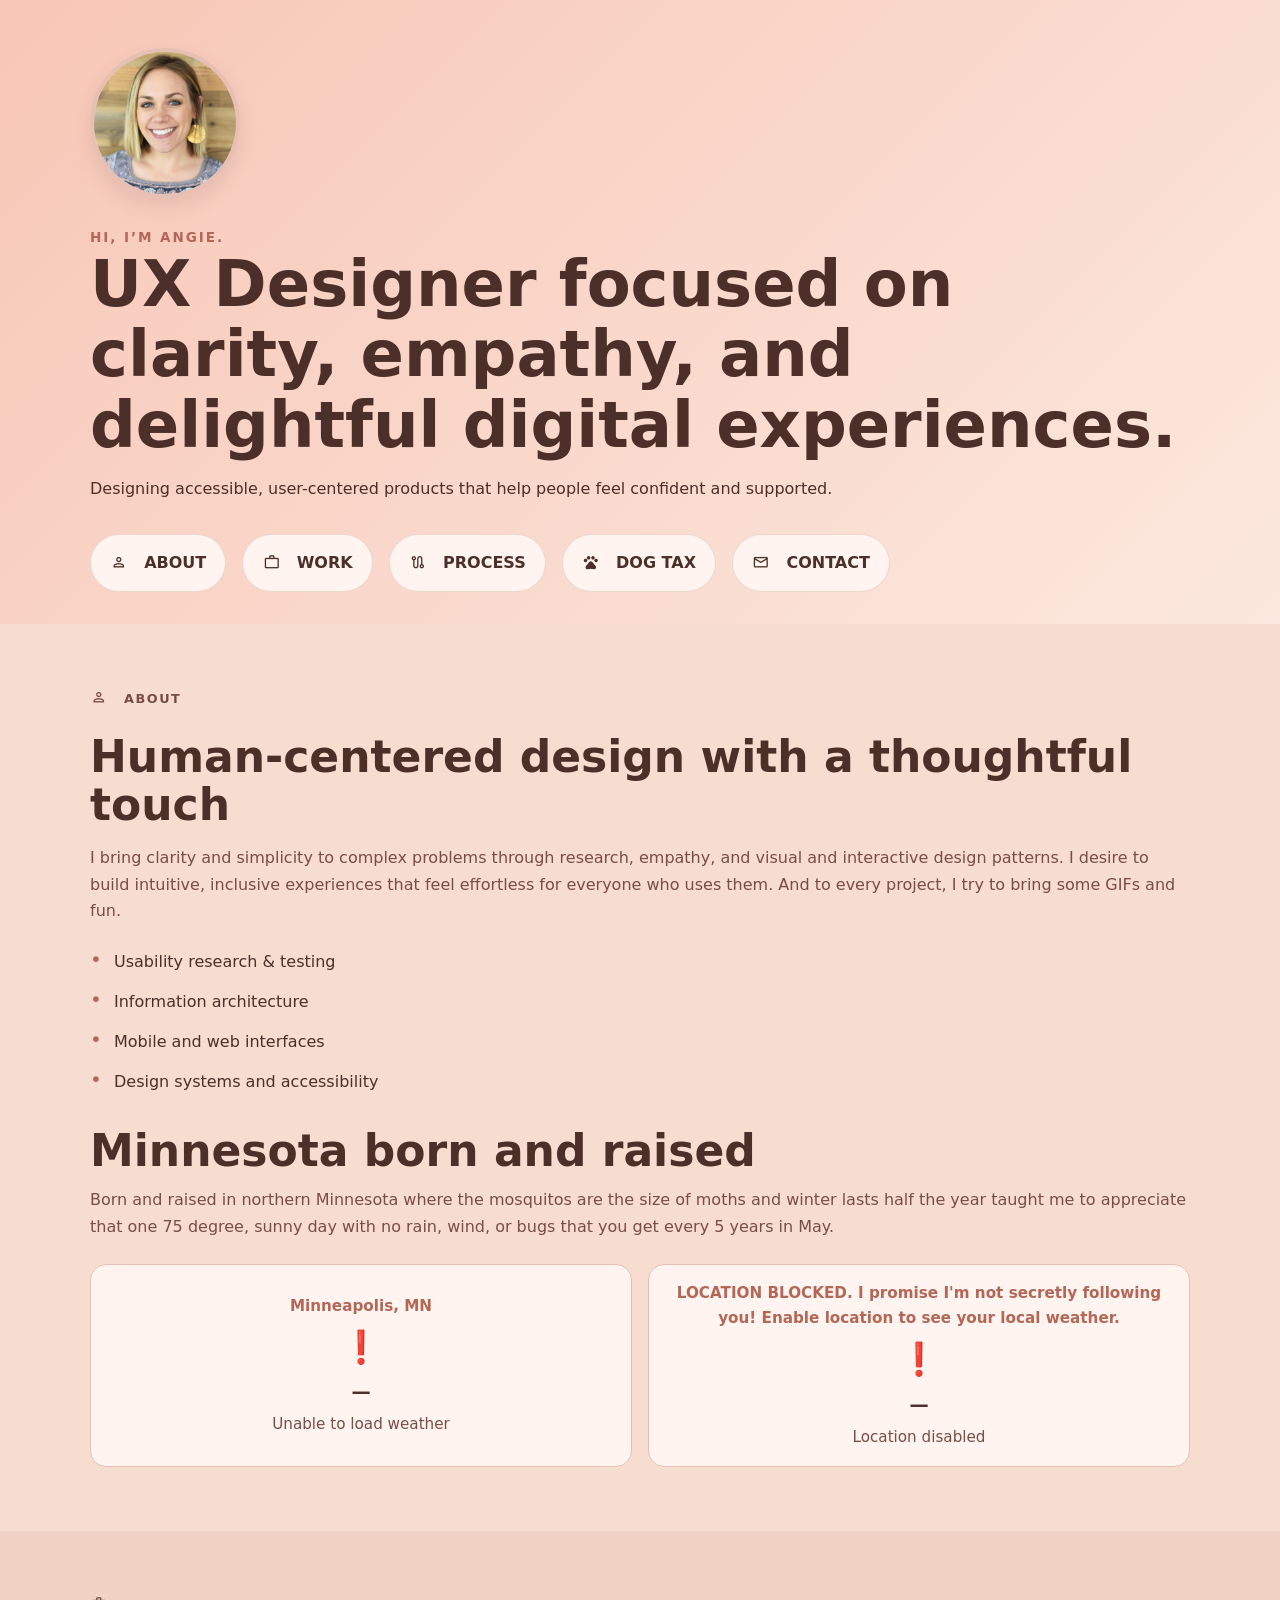
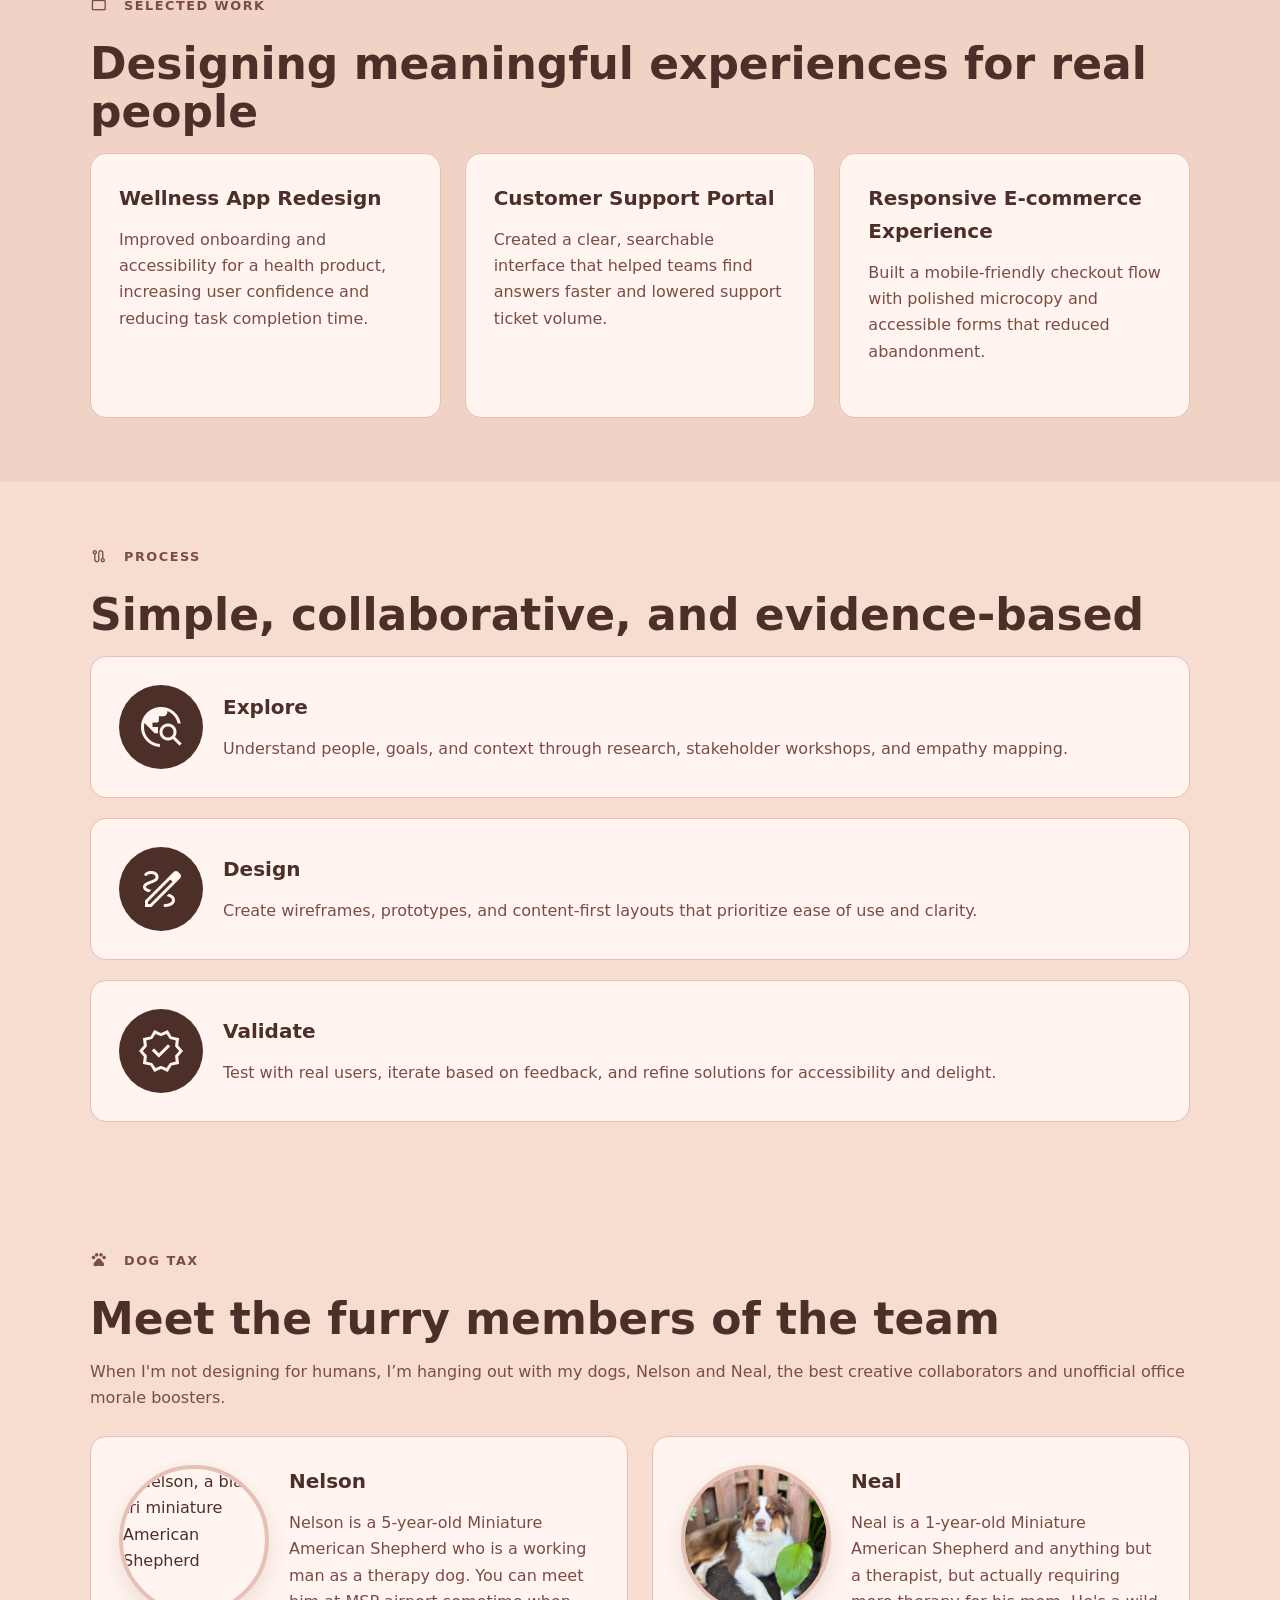
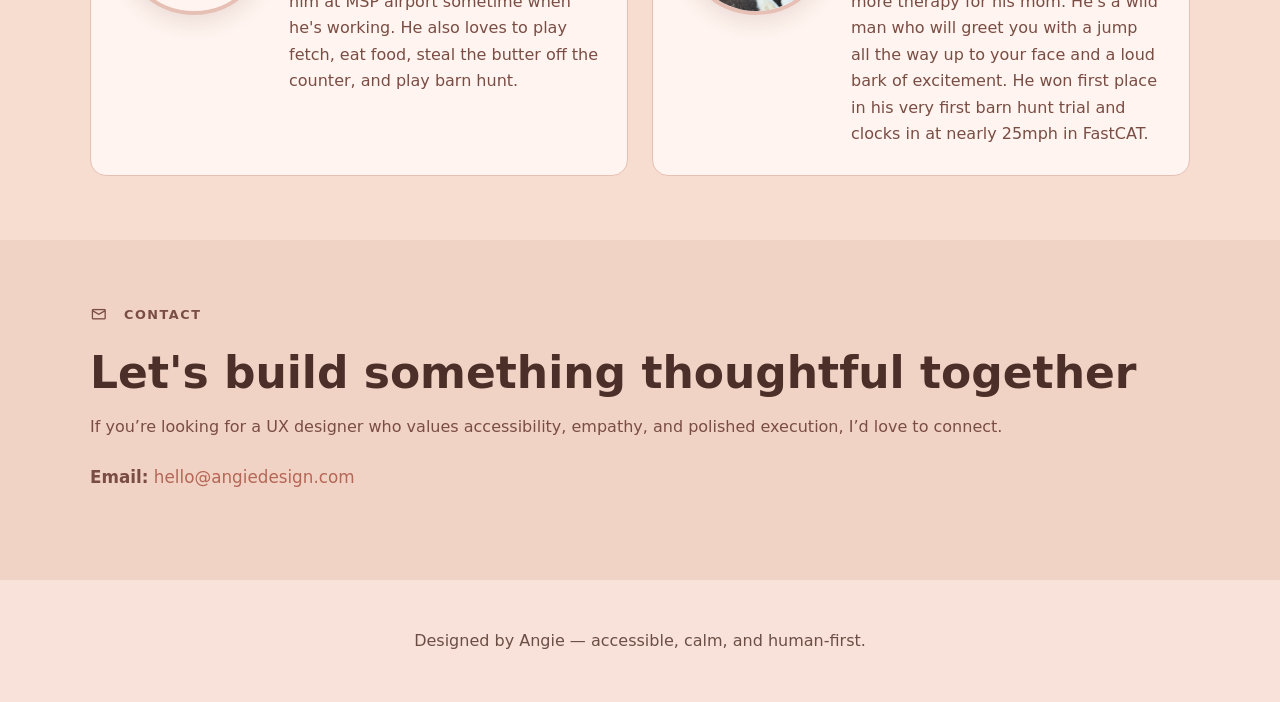
==== commit 95c80d37: "Updates to root folder for vercel 404" ====
--- a/index.html
+++ b/index.html
@@ -5,23 +5,29 @@
   <meta name="viewport" content="width=device-width, initial-scale=1.0" />
   <title>Angie | UX Designer</title>
   <meta name="description" content="Angie is a UX designer creating thoughtful, accessible user experiences for digital products." />
+  <link rel="preconnect" href="https://fonts.googleapis.com" />
+  <link rel="preconnect" href="https://fonts.gstatic.com" crossorigin />
+  <link rel="stylesheet" href="https://fonts.googleapis.com/css2?family=Material+Symbols+Outlined:opsz,wght,FILL,GRAD@24,500,0,0" />
   <link rel="stylesheet" href="css/style.css" />
 </head>
 <body>
 
   <header class="site-header">
     <div class="content-wrap header-inner">
-      <div>
+      <div class="hero-copy">
+        <div class="hero-photo">
+          <img src="images/Angie.jpg" alt="Angie" />
+        </div>
         <p class="eyebrow">Hi, I’m Angie.</p>
         <h1>UX Designer focused on clarity, empathy, and delightful digital experiences.</h1>
         <p>Designing accessible, user-centered products that help people feel confident and supported.</p>
       </div>
       <nav aria-label="Primary navigation" class="primary-nav">
-        <a href="#about">About</a>
-        <a href="#work">Work</a>
-        <a href="#process">Process</a>
-        <a href="#dog-tax">Dog Tax</a>
-        <a href="#contact">Contact</a>
+        <a href="#about"><span class="material-symbols-outlined nav-icon" aria-hidden="true">person</span>About</a>
+        <a href="#work"><span class="material-symbols-outlined nav-icon" aria-hidden="true">work</span>Work</a>
+        <a href="#process"><span class="material-symbols-outlined nav-icon" aria-hidden="true">route</span>Process</a>
+        <a href="#dog-tax"><span class="material-symbols-outlined nav-icon" aria-hidden="true">pets</span>Dog Tax</a>
+        <a href="#contact"><span class="material-symbols-outlined nav-icon" aria-hidden="true">mail</span>Contact</a>
       </nav>
     </div>
   </header>
@@ -30,10 +36,10 @@
     <section id="about" class="section">
       <div class="content-wrap">
         <div class="section-grid">
-          <div>
-            <p class="section-label">About</p>
+          <div class="about-copy">
+            <p class="section-label"><span class="material-symbols-outlined section-icon" aria-hidden="true">person</span>About</p>
             <h2>Human-centered design with a thoughtful touch</h2>
-            <p>I bring clarity to complex problems by blending research, interaction design, and visual empathy. My focus is on building intuitive, inclusive experiences that feel effortless for everyone.</p>
+            <p>I bring clarity and simplicity to complex problems through research, empathy, and visual and interactive design patterns. I desire to build intuitive, inclusive experiences that feel effortless for everyone who uses them. And to every project, I try to bring some GIFs and fun.</p>
             <ul>
               <li>Usability research & testing</li>
               <li>Information architecture</li>
@@ -41,15 +47,10 @@
               <li>Design systems and accessibility</li>
             </ul>
           </div>
-          <div class="profile-card" aria-label="Angie profile summary">
-            <p><strong>Name:</strong> Angie</p>
-            <p><strong>Role:</strong> UX Designer</p>
-            <p><strong>Specialty:</strong> Product experience, accessibility, and human-first collaboration</p>
-            <p><strong>Approach:</strong> Empathy-driven, research-led, simple interactions</p>
-          </div>
           <div id="weather" class="weather-card" role="status" aria-live="polite">
-            <div class="weather-header">
-              <p class="weather-headline">Minnesotans are always talking about the weather, so here’s our weather in Minneapolis compared to where you are:</p>
+            <div class="weather-intro">
+              <h2>Minnesota born and raised</h2>
+              <p>Born and raised in northern Minnesota where the mosquitos are the size of moths and winter lasts half the year taught me to appreciate that one 75 degree, sunny day with no rain, wind, or bugs that you get every 5 years in May.</p>
             </div>
             <div class="weather-panels">
               <article class="weather-panel weather-panel-minneapolis">
@@ -80,7 +81,7 @@
 
     <section id="work" class="section section-alt">
       <div class="content-wrap">
-        <p class="section-label">Selected work</p>
+        <p class="section-label"><span class="material-symbols-outlined section-icon" aria-hidden="true">work</span>Selected work</p>
         <h2>Designing meaningful experiences for real people</h2>
         <div class="card-grid">
           <article class="work-card">
@@ -101,20 +102,35 @@
 
     <section id="process" class="section">
       <div class="content-wrap">
-        <p class="section-label">Process</p>
+        <p class="section-label"><span class="material-symbols-outlined section-icon" aria-hidden="true">route</span>Process</p>
         <h2>Simple, collaborative, and evidence-based</h2>
         <div class="process-list">
           <article>
-            <h3>Explore</h3>
-            <p>Understand people, goals, and context through research, stakeholder workshops, and empathy mapping.</p>
+            <div class="process-card-icon" aria-hidden="true">
+              <span class="material-symbols-outlined">travel_explore</span>
+            </div>
+            <div class="process-card-content">
+              <h3>Explore</h3>
+              <p>Understand people, goals, and context through research, stakeholder workshops, and empathy mapping.</p>
+            </div>
           </article>
           <article>
-            <h3>Design</h3>
-            <p>Create wireframes, prototypes, and content-first layouts that prioritize ease of use and clarity.</p>
+            <div class="process-card-icon" aria-hidden="true">
+              <span class="material-symbols-outlined">draw</span>
+            </div>
+            <div class="process-card-content">
+              <h3>Design</h3>
+              <p>Create wireframes, prototypes, and content-first layouts that prioritize ease of use and clarity.</p>
+            </div>
           </article>
           <article>
-            <h3>Validate</h3>
-            <p>Test with real users, iterate based on feedback, and refine solutions for accessibility and delight.</p>
+            <div class="process-card-icon" aria-hidden="true">
+              <span class="material-symbols-outlined">verified</span>
+            </div>
+            <div class="process-card-content">
+              <h3>Validate</h3>
+              <p>Test with real users, iterate based on feedback, and refine solutions for accessibility and delight.</p>
+            </div>
           </article>
         </div>
       </div>
@@ -122,17 +138,27 @@
 
     <section id="dog-tax" class="section">
       <div class="content-wrap">
-        <p class="section-label">Dog Tax</p>
+        <p class="section-label"><span class="material-symbols-outlined section-icon" aria-hidden="true">pets</span>Dog Tax</p>
         <h2>Meet the furry members of the team</h2>
         <p>When I'm not designing for humans, I’m hanging out with my dogs, Nelson and Neal, the best creative collaborators and unofficial office morale boosters.</p>
         <div class="card-grid">
-          <article class="work-card">
-            <h3>Nelson</h3>
-            <p>Nelson is a black tri miniature American Shepherd with a mostly black face, white markings, and tan pips above his eyes. He’s always ready for a walk or a creative head tilt.</p>
+          <article class="work-card dog-card">
+            <div class="dog-card-media">
+              <img src="images/Nelson.png" alt="Nelson, a black tri miniature American Shepherd" />
+            </div>
+            <div class="dog-card-content">
+              <h3>Nelson</h3>
+              <p>Nelson is a 5-year-old Miniature American Shepherd who is a working man as a therapy dog. You can meet him at MSP airport sometime when he's working. He also loves to play fetch, eat food, steal the butter off the counter, and play barn hunt.</p>
+            </div>
           </article>
-          <article class="work-card">
-            <h3>Neal</h3>
-            <p>Neal is a red tri miniature American Shepherd with a red mask, white blaze, tan accents, and amber eyes. He brings playful energy and a loyal, sunny presence to the team.</p>
+          <article class="work-card dog-card">
+            <div class="dog-card-media">
+              <img src="images/Neal.jpg" alt="Neal, a red tri miniature American Shepherd" />
+            </div>
+            <div class="dog-card-content">
+              <h3>Neal</h3>
+              <p>Neal is a 1-year-old Miniature American Shepherd and anything but a therapist, but actually requiring more therapy for his mom. He's a wild man who will greet you with a jump all the way up to your face and a loud bark of excitement. He won first place in his very first barn hunt trial and clocks in at nearly 25mph in FastCAT.</p>
+            </div>
           </article>
         </div>
       </div>
@@ -140,7 +166,7 @@
 
     <section id="contact" class="section section-alt">
       <div class="content-wrap">
-        <p class="section-label">Contact</p>
+        <p class="section-label"><span class="material-symbols-outlined section-icon" aria-hidden="true">mail</span>Contact</p>
         <h2>Let's build something thoughtful together</h2>
         <p>If you’re looking for a UX designer who values accessibility, empathy, and polished execution, I’d love to connect.</p>
         <p class="contact-info"><strong>Email:</strong> <a href="mailto:hello@angiedesign.com">hello@angiedesign.com</a></p>
--- a/css/style.css
+++ b/css/style.css
@@ -62,12 +62,33 @@
 .site-header {
   background: linear-gradient(135deg, #f7c7b7 0%, #fce8de 100%);
   padding: 3rem 0 2rem;
+  padding-left: 1.25rem;
+  padding-right: 1.25rem;
 }
 
 .header-inner {
   display: grid;
   gap: 2rem;
   align-items: center;
+}
+
+.hero-copy {
+  display: flex;
+  flex-direction: column;
+  align-items: flex-start;
+}
+
+.hero-photo {
+  margin-bottom: 1.25rem;
+}
+
+.hero-photo img {
+  width: 150px;
+  height: 150px;
+  border-radius: 50%;
+  object-fit: cover;
+  border: 4px solid var(--border-soft);
+  box-shadow: 0 8px 20px rgba(96, 59, 50, 0.12);
 }
 
 .eyebrow {
@@ -88,7 +109,6 @@
 
 .site-header p {
   margin: 0;
-  max-width: 55ch;
 }
 
 .primary-nav {
@@ -100,6 +120,7 @@
 .primary-nav a {
   display: inline-flex;
   align-items: center;
+  gap: 1rem;
   padding: 0.9rem 1.2rem;
   border-radius: 999px;
   background: #fff4ef;
@@ -111,6 +132,11 @@
   transition: transform 0.2s ease, box-shadow 0.2s ease;
 }
 
+.nav-icon {
+  font-size: 1.1rem;
+  line-height: 1;
+}
+
 .primary-nav a:hover,
 .primary-nav a:focus-visible {
   transform: translateY(-1px);
@@ -128,12 +154,20 @@
 }
 
 .section-label {
+  display: inline-flex;
+  align-items: center;
+  gap: 1rem;
   margin: 0 0 1rem;
   color: var(--accent);
   font-weight: 700;
   letter-spacing: 0.12em;
   text-transform: uppercase;
   font-size: 0.8rem;
+}
+
+.section-icon {
+  font-size: 1.1rem;
+  line-height: 1;
 }
 
 .section h2 {
@@ -151,6 +185,10 @@
   display: grid;
   gap: 2rem;
   grid-template-columns: minmax(0, 1.4fr) minmax(280px, 0.9fr);
+}
+
+.about-copy {
+  grid-column: 1 / -1;
 }
 
 .profile-card {
@@ -216,9 +254,69 @@
   font-size: 1.25rem;
 }
 
+.dog-card {
+  display: flex;
+  align-items: flex-start;
+  gap: 1.25rem;
+}
+
+.dog-card-media {
+  flex: 0 0 150px;
+  display: flex;
+  justify-content: center;
+}
+
+.dog-card-media img {
+  width: 150px;
+  height: 150px;
+  border-radius: 50%;
+  object-fit: cover;
+  border: 4px solid var(--border-soft);
+  box-shadow: 0 8px 20px rgba(96, 59, 50, 0.12);
+}
+
+.dog-card-content {
+  flex: 1;
+}
+
+.dog-card-content p {
+  margin-bottom: 0;
+}
+
 .process-list {
   display: grid;
   gap: 1.25rem;
+}
+
+.process-list article {
+  display: flex;
+  align-items: center;
+  gap: 1.25rem;
+}
+
+.process-card-icon {
+  width: 84px;
+  height: 84px;
+  flex: 0 0 84px;
+  border-radius: 50%;
+  display: inline-flex;
+  align-items: center;
+  justify-content: center;
+  background: var(--text-strong);
+  color: var(--bg-card);
+}
+
+.process-card-icon .material-symbols-outlined {
+  font-size: 48px;
+  line-height: 1;
+}
+
+.process-card-content {
+  flex: 1;
+}
+
+.process-card-content p {
+  margin-bottom: 0;
 }
 
 .contact-info {
@@ -260,6 +358,13 @@
   }
 }
 
+@media (max-width: 1023px) {
+  .dog-card {
+    flex-direction: column;
+    text-align: left;
+  }
+}
+
 @media (max-width: 580px) {
   .site-header {
     padding-top: 2rem;
@@ -277,10 +382,7 @@
 
 /* Weather widget styles */
 .weather-card {
-  background: linear-gradient(180deg, rgba(255, 246, 240, 0.95), rgba(255, 239, 232, 0.95));
-  border-radius: 18px;
-  padding: 1rem;
-  box-shadow: 0 10px 30px rgba(96, 59, 50, 0.12);
+  grid-column: 1 / -1;
   width: 100%;
   max-width: none;
   box-sizing: border-box;
@@ -288,16 +390,16 @@
   color: inherit;
 }
 
-.weather-header {
-  margin-bottom: 1rem;
-}
-
-.weather-headline {
+.weather-intro {
+  margin-bottom: 1.5rem;
+}
+
+.weather-intro h2 {
+  margin: 0 0 0.75rem;
+}
+
+.weather-intro p {
   margin: 0;
-  font-size: 1rem;
-  font-weight: 700;
-  color: var(--text-strong);
-  line-height: 1.35;
 }
 
 .weather-panels {
@@ -313,7 +415,10 @@
   padding: 1rem;
   display: flex;
   flex-direction: column;
+  align-items: center;
+  justify-content: center;
   gap: 0.75rem;
+  text-align: center;
 }
 
 .weather-panel-title {
@@ -324,7 +429,10 @@
 
 .weather-panel-main {
   display: flex;
-  align-items: center;
+  flex-direction: column;
+  align-items: center;
+  justify-content: center;
+  width: 100%;
   gap: 0.85rem;
 }
 
@@ -336,7 +444,10 @@
 .weather-panel-values {
   display: flex;
   flex-direction: column;
+  align-items: center;
+  width: 100%;
   gap: 0.25rem;
+  text-align: center;
 }
 
 .weather-temp {
@@ -371,6 +482,11 @@
   padding-right: 1.25rem;
 }
 
+#dog-tax {
+  padding-left: 1.25rem;
+  padding-right: 1.25rem;
+}
+
 /* Add horizontal padding to the Contact section */
 #contact {
   padding-left: 1.25rem;
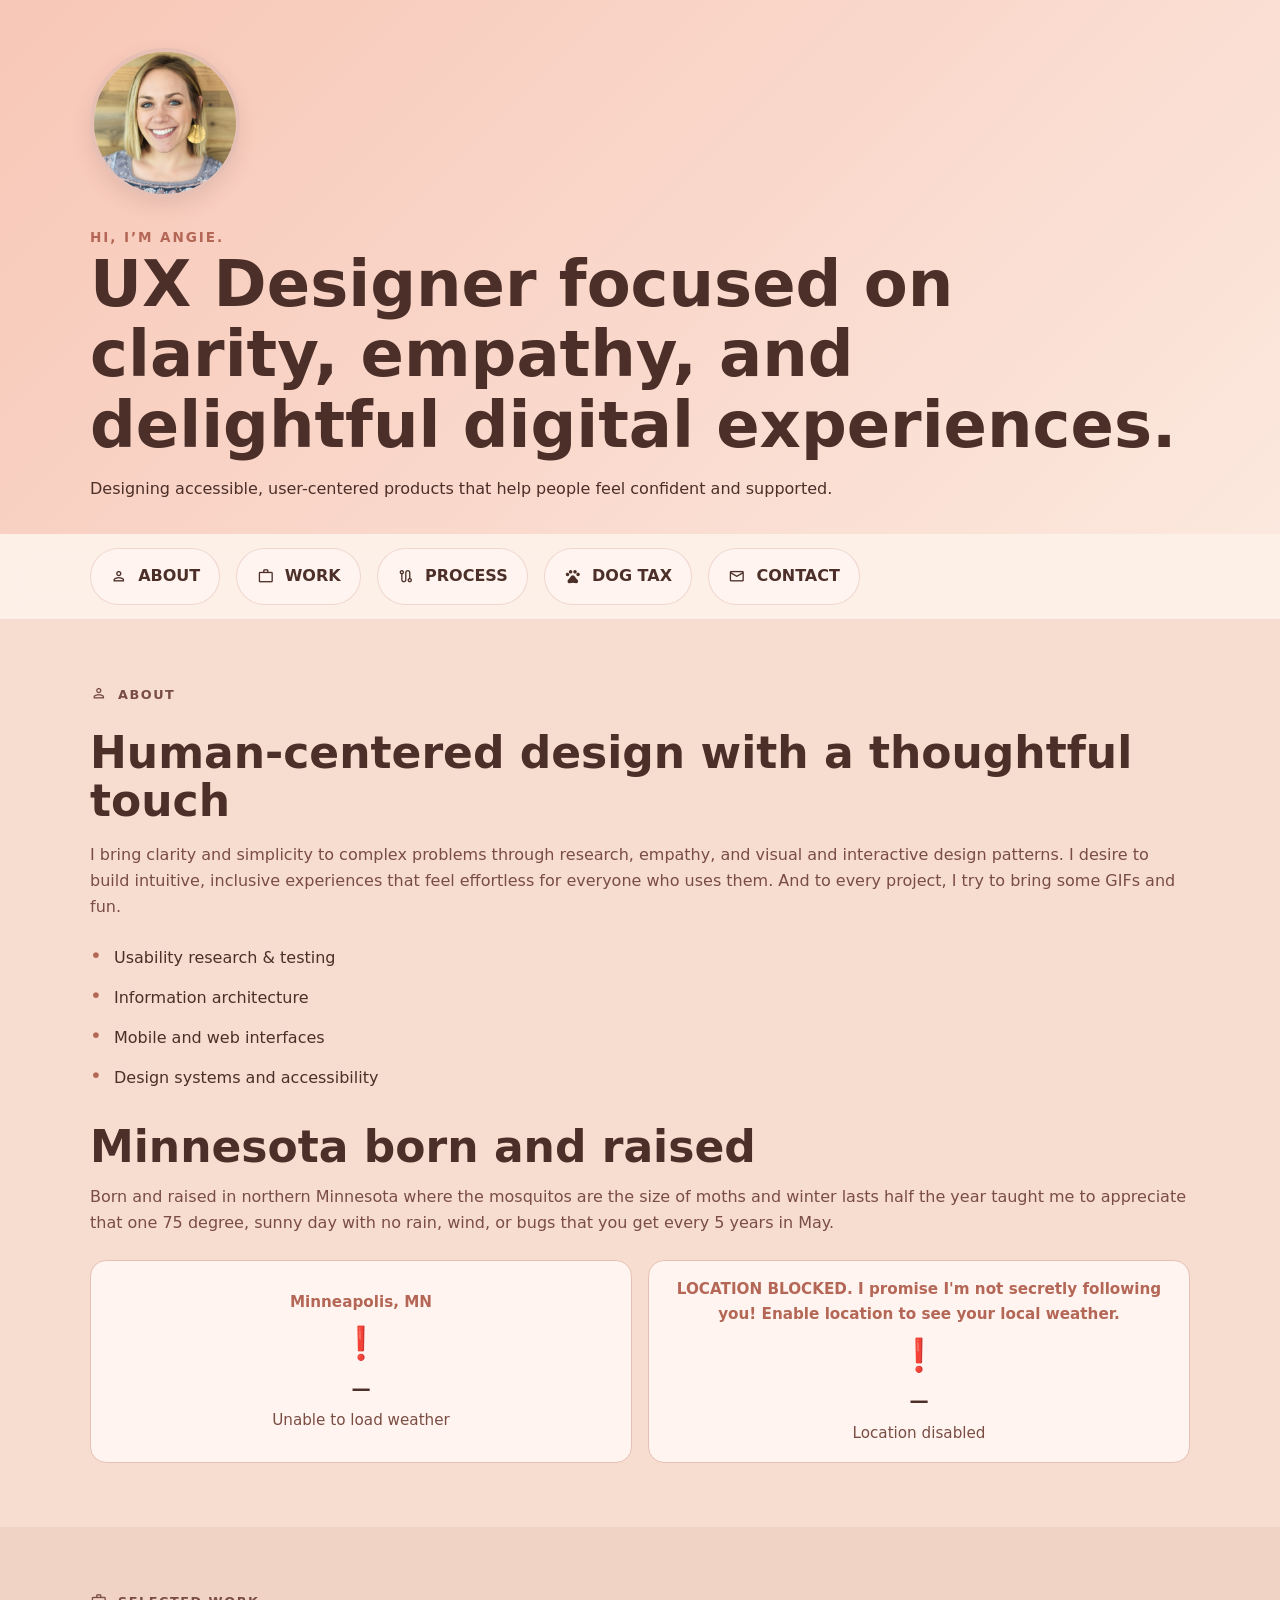
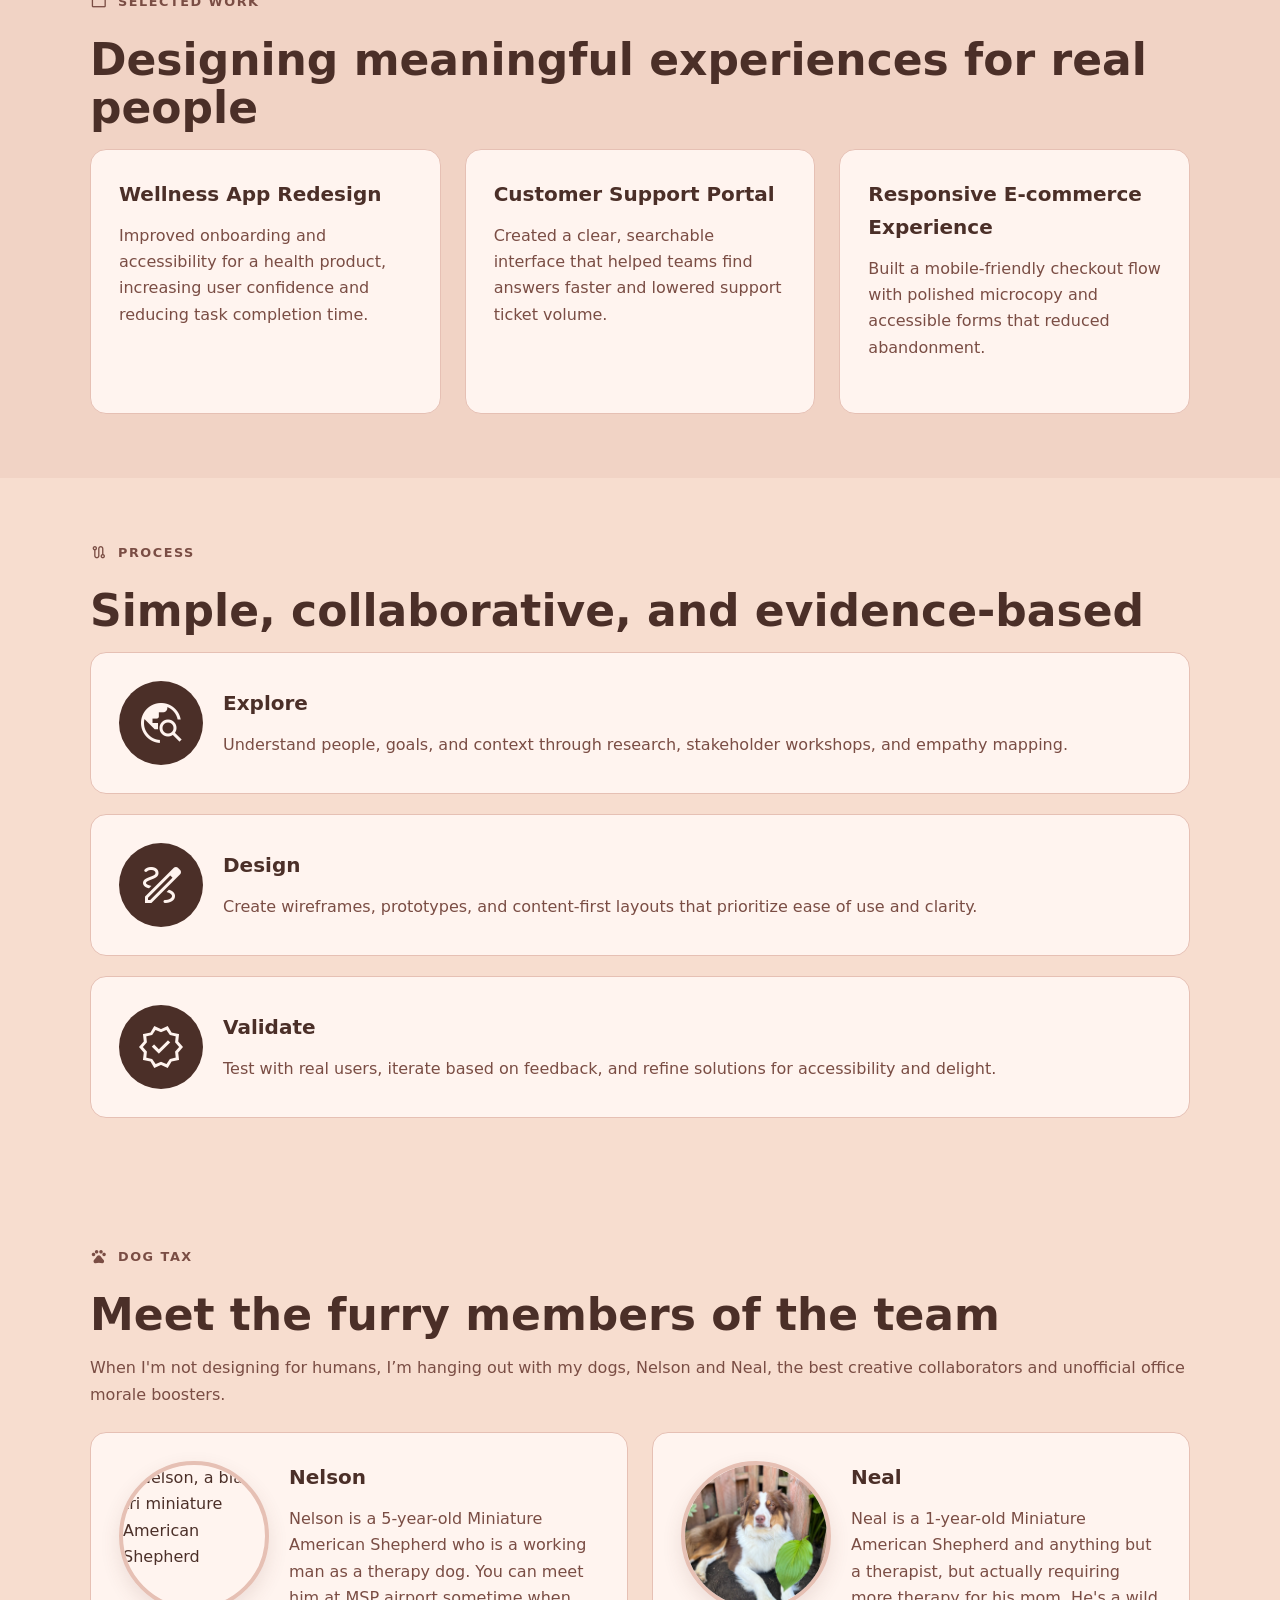
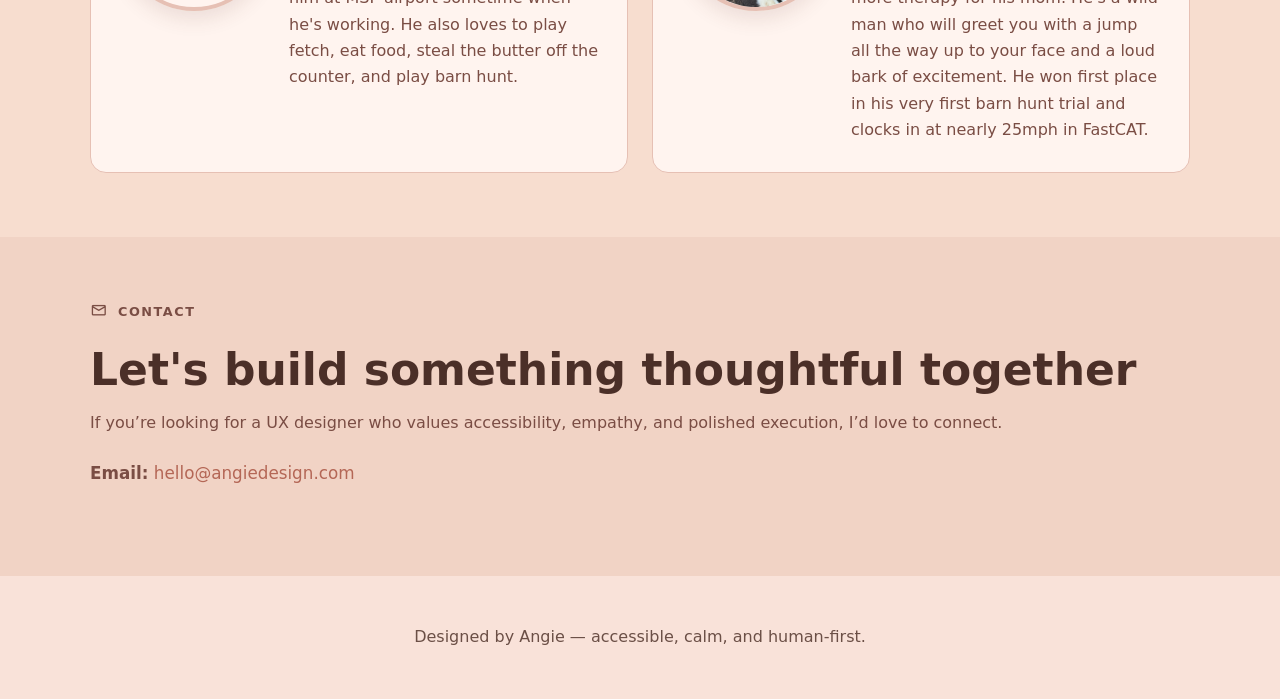
==== commit 04615f0e: "Ui updates" ====
--- a/index.html
+++ b/index.html
@@ -22,15 +22,18 @@
         <h1>UX Designer focused on clarity, empathy, and delightful digital experiences.</h1>
         <p>Designing accessible, user-centered products that help people feel confident and supported.</p>
       </div>
-      <nav aria-label="Primary navigation" class="primary-nav">
+    </div>
+  </header>
+
+  <div class="sticky-nav-wrap">
+    <nav aria-label="Primary navigation" class="content-wrap primary-nav">
         <a href="#about"><span class="material-symbols-outlined nav-icon" aria-hidden="true">person</span>About</a>
         <a href="#work"><span class="material-symbols-outlined nav-icon" aria-hidden="true">work</span>Work</a>
         <a href="#process"><span class="material-symbols-outlined nav-icon" aria-hidden="true">route</span>Process</a>
         <a href="#dog-tax"><span class="material-symbols-outlined nav-icon" aria-hidden="true">pets</span>Dog Tax</a>
         <a href="#contact"><span class="material-symbols-outlined nav-icon" aria-hidden="true">mail</span>Contact</a>
       </nav>
-    </div>
-  </header>
+  </div>
 
   <main id="main">
     <section id="about" class="section">
@@ -179,6 +182,6 @@
       <p>Designed by Angie — accessible, calm, and human-first.</p>
     </div>
   </footer>
-  <script src="app.js"></script>
+  <script src="app.js?v=dog-bones-restore-1"></script>
 </body>
 </html>
--- a/css/style.css
+++ b/css/style.css
@@ -28,6 +28,21 @@
 body {
   margin: 0;
   min-height: 100vh;
+  position: relative;
+  overflow-x: hidden;
+}
+
+body::before {
+  content: "";
+  position: fixed;
+  inset: -15%;
+  background:
+    radial-gradient(circle at 15% 20%, rgba(255, 255, 255, 0.3), transparent 28%),
+    radial-gradient(circle at 80% 18%, rgba(209, 155, 139, 0.22), transparent 24%),
+    radial-gradient(circle at 70% 78%, rgba(247, 221, 207, 0.28), transparent 26%);
+  animation: backgroundFloat 20s ease-in-out infinite alternate;
+  pointer-events: none;
+  z-index: -1;
 }
 
 img,
@@ -117,10 +132,26 @@
   gap: 1rem;
 }
 
+.sticky-nav-wrap {
+  position: sticky;
+  top: 0;
+  z-index: 900;
+  padding: 0.85rem 1.25rem;
+  background: rgba(252, 240, 232, 0.96);
+  backdrop-filter: blur(12px);
+  -webkit-backdrop-filter: blur(12px);
+  border-bottom: 1px solid rgba(180, 108, 94, 0.14);
+  transition: box-shadow 0.2s ease, background-color 0.2s ease;
+}
+
+.sticky-nav-wrap.is-scrolled {
+  box-shadow: 0 10px 22px rgba(96, 59, 50, 0.12);
+}
+
 .primary-nav a {
   display: inline-flex;
   align-items: center;
-  gap: 1rem;
+  gap: 0.625rem;
   padding: 0.9rem 1.2rem;
   border-radius: 999px;
   background: #fff4ef;
@@ -156,7 +187,7 @@
 .section-label {
   display: inline-flex;
   align-items: center;
-  gap: 1rem;
+  gap: 0.625rem;
   margin: 0 0 1rem;
   color: var(--accent);
   font-weight: 700;
@@ -179,6 +210,16 @@
 .section p {
   margin: 0 0 1.5rem;
   color: var(--text-muted);
+}
+
+@keyframes backgroundFloat {
+  0% {
+    transform: translate3d(0, 0, 0) scale(1);
+  }
+
+  100% {
+    transform: translate3d(1.5%, -2%, 0) scale(1.04);
+  }
 }
 
 .section-grid {
@@ -483,8 +524,45 @@
 }
 
 #dog-tax {
+  position: relative;
+  overflow: hidden;
   padding-left: 1.25rem;
   padding-right: 1.25rem;
+}
+
+.dog-bone-burst {
+  position: absolute;
+  inset: 0;
+  pointer-events: none;
+  overflow: hidden;
+  z-index: 2;
+}
+
+.dog-bone {
+  position: absolute;
+  top: -3rem;
+  left: 0;
+  font-size: 1.75rem;
+  line-height: 1;
+  opacity: 0;
+  filter: drop-shadow(0 6px 10px rgba(96, 59, 50, 0.16));
+  animation: dogBoneFall 1.8s ease-in forwards;
+}
+
+@keyframes dogBoneFall {
+  0% {
+    opacity: 0;
+    transform: translate3d(0, -1rem, 0) rotate(0deg) scale(0.9);
+  }
+
+  15% {
+    opacity: 1;
+  }
+
+  100% {
+    opacity: 0;
+    transform: translate3d(var(--bone-drift, 0), calc(100% + 10rem), 0) rotate(var(--bone-rotate, 180deg)) scale(1.05);
+  }
 }
 
 /* Add horizontal padding to the Contact section */
